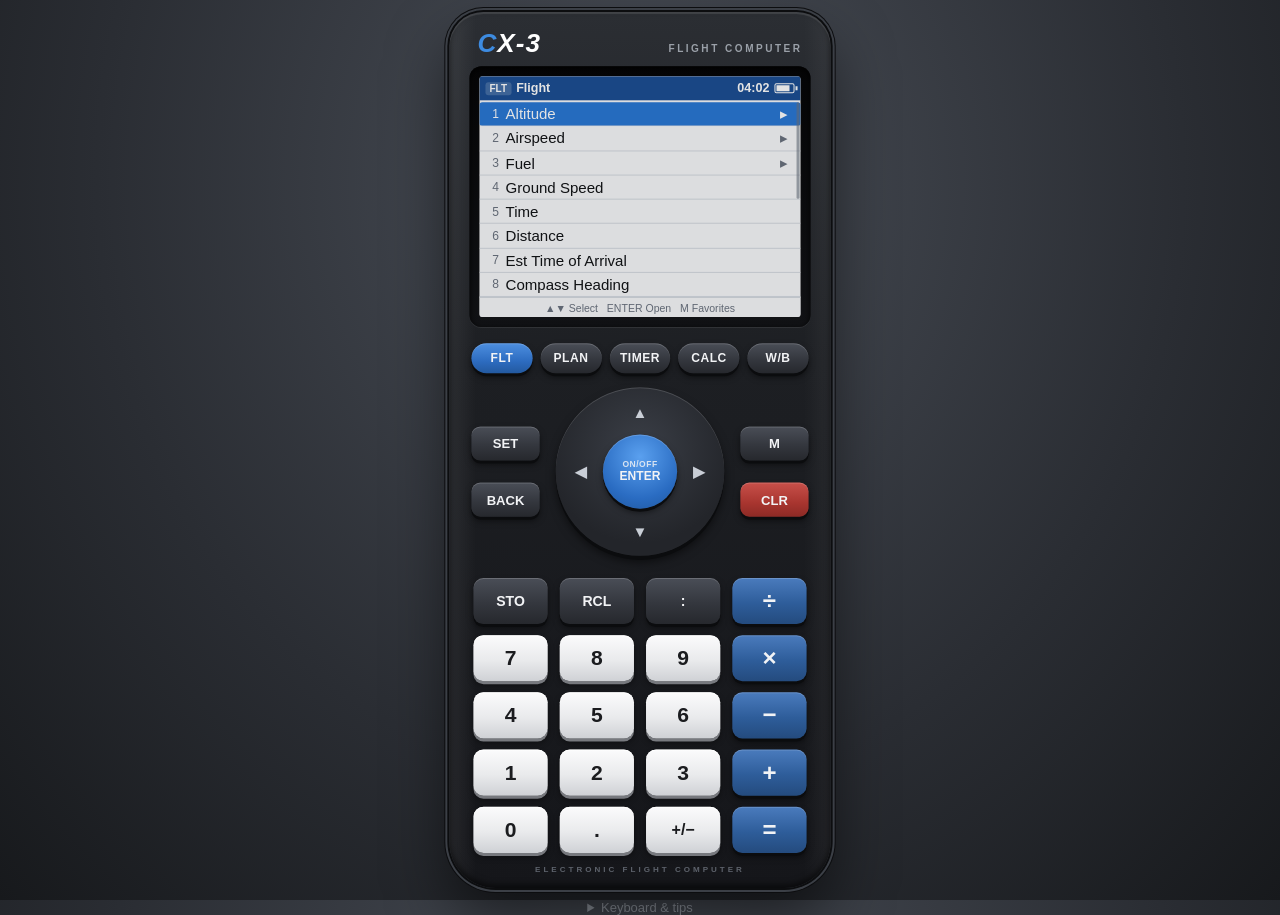
==== index.html @ 6f5e6d92 "Add CX-3 flight computer browser simulator Simulates the CX-3 key layout, color display and menu str" ====
<!doctype html>
<html lang="en">
<head>
<meta charset="utf-8">
<meta name="viewport" content="width=device-width, initial-scale=1, maximum-scale=1, user-scalable=no">
<meta name="theme-color" content="#16181c">
<title>CX-3 Flight Computer</title>
<link rel="stylesheet" href="css/style.css">
</head>
<body>
<div id="stage">
  <div id="device" class="device">
    <div class="brand">
      <span class="model">CX-3</span>
      <span class="sub">FLIGHT COMPUTER</span>
    </div>

    <div class="bezel">
      <div id="screen" class="screen off"></div>
    </div>

    <div class="menukeys">
      <button class="k menu" data-k="FLT">FLT</button>
      <button class="k menu" data-k="PLAN">PLAN</button>
      <button class="k menu" data-k="TIMER">TIMER</button>
      <button class="k menu" data-k="CALC">CALC</button>
      <button class="k menu" data-k="W/B">W/B</button>
    </div>

    <div class="navzone">
      <div class="side">
        <button class="k fn" data-k="SET">SET</button>
        <button class="k fn" data-k="BACK">BACK</button>
      </div>
      <div class="dpad">
        <button class="k arrow up" data-k="UP" aria-label="Up"><span>▲</span></button>
        <button class="k arrow left" data-k="LEFT" aria-label="Left"><span>◀</span></button>
        <button class="k arrow right" data-k="RIGHT" aria-label="Right"><span>▶</span></button>
        <button class="k arrow down" data-k="DOWN" aria-label="Down"><span>▼</span></button>
        <button class="k enter" data-k="ENTER" aria-label="On/Off Enter"><small>ON/OFF</small>ENTER</button>
      </div>
      <div class="side">
        <button class="k fn" data-k="M">M</button>
        <button class="k fn clr" data-k="CLR">CLR</button>
      </div>
    </div>

    <div class="pad">
      <button class="k op2" data-k="STO">STO</button>
      <button class="k op2" data-k="RCL">RCL</button>
      <button class="k op2" data-k=":">:</button>
      <button class="k op" data-k="÷">÷</button>

      <button class="k num" data-k="7">7</button>
      <button class="k num" data-k="8">8</button>
      <button class="k num" data-k="9">9</button>
      <button class="k op" data-k="×">×</button>

      <button class="k num" data-k="4">4</button>
      <button class="k num" data-k="5">5</button>
      <button class="k num" data-k="6">6</button>
      <button class="k op" data-k="-">−</button>

      <button class="k num" data-k="1">1</button>
      <button class="k num" data-k="2">2</button>
      <button class="k num" data-k="3">3</button>
      <button class="k op" data-k="+">+</button>

      <button class="k num" data-k="0">0</button>
      <button class="k num" data-k=".">.</button>
      <button class="k num" data-k="+/-">+/−</button>
      <button class="k op eq" data-k="=">=</button>
    </div>

    <div class="foot-brand">ELECTRONIC FLIGHT COMPUTER</div>
  </div>
</div>

<details class="help">
  <summary>Keyboard &amp; tips</summary>
  <ul>
    <li><b>Enter</b> = ENTER (hold 3&nbsp;s = power off) · <b>Esc</b> = BACK · <b>Del</b> = CLR · <b>Backspace</b> = ◀</li>
    <li><b>F</b> FLT · <b>P</b> PLAN · <b>T</b> TIMER · <b>C</b> CALC · <b>W</b> W/B · <b>S</b> SET · <b>M</b> Favorites</li>
    <li><b>K</b> STO · <b>R</b> RCL · <b>N</b> +/− · <b>:</b> or <b>;</b> time separator</li>
    <li>◀▶ on a value changes its units. Inputs accept arithmetic, e.g. <code>120+15</code>.</li>
    <li>Times: <code>1:30</code> = 1 h 30 min. Lat/Long: <code>40:30</code> = 40°30′, +/− for S/W.</li>
  </ul>
</details>

<script src="js/units.js"></script>
<script src="js/aviation.js"></script>
<script src="js/functions.js"></script>
<script src="js/app.js"></script>
</body>
</html>
---- css/style.css ----
/* CX-3 Flight Computer simulator */
:root {
  --desk: #2a2d33;
  --case: #1d1f23;
  --case-hi: #3a3d44;
  --key: #34373e;
  --key-hi: #4a4e57;
  --key-num: #e9eaec;
  --key-num-text: #1b1c1f;
  --key-op: #2e5d9a;
  --label: #f2f3f5;
  --accent: #3d8be0;
}

* { box-sizing: border-box; }
html, body { margin: 0; height: 100%; }
body {
  background: radial-gradient(ellipse at 50% 20%, #4a4f58 0%, var(--desk) 60%, #17191c 100%);
  font-family: "Helvetica Neue", Arial, system-ui, sans-serif;
  color: #ddd;
  overflow-x: hidden;
  -webkit-tap-highlight-color: transparent;
  user-select: none;
  -webkit-user-select: none;
}

#stage { display: flex; justify-content: center; align-items: flex-start; padding-top: 12px; }

/* ---------------------------------------------------------------- case */
.device {
  width: 380px;
  transform-origin: top center;
  padding: 18px 20px 14px;
  border-radius: 34px 34px 46px 46px;
  background:
    linear-gradient(90deg, rgba(255,255,255,.07), transparent 7%, transparent 93%, rgba(255,255,255,.05)),
    linear-gradient(180deg, #2b2e33 0%, var(--case) 40%, #15161a 100%);
  box-shadow:
    0 0 0 2px #0c0d0f,
    0 0 0 4px #3b3f46,
    0 0 0 5px #0c0d0f,
    0 30px 60px rgba(0,0,0,.55),
    inset 0 2px 1px rgba(255,255,255,.12),
    inset 0 -3px 6px rgba(0,0,0,.6);
  flex: none;
}

.brand { display: flex; align-items: baseline; justify-content: space-between; padding: 0 8px 10px; }
.brand .model { font: italic 800 26px/1 "Arial Black", Arial, sans-serif; letter-spacing: 1px; color: #fff; }
.brand .model::first-letter { color: var(--accent); }
.brand .sub { font: 700 10px/1 Arial, sans-serif; letter-spacing: 2.5px; color: #9aa0a8; }
.foot-brand { text-align: center; font: 600 8px Arial, sans-serif; letter-spacing: 3px; color: #5d626b; margin-top: 12px; }

/* --------------------------------------------------------------- screen */
.bezel {
  padding: 10px;
  border-radius: 12px;
  background: linear-gradient(180deg, #050506, #111215);
  box-shadow: inset 0 2px 6px rgba(0,0,0,.9), 0 1px 0 rgba(255,255,255,.08);
}
.screen {
  position: relative;
  width: 320px; height: 240px;
  overflow: hidden;
  border-radius: 3px;
  font-family: "Helvetica Neue", Arial, sans-serif;
  font-size: 15px;
  --bg: #f7f8fa; --fg: #121417; --muted: #6b7380; --bar: #1c4f94; --bartext: #fff;
  --sel: #2a78d6; --seltext: #fff; --out: #0c7a43; --line: #d6dbe2; --tot: #eef2f7; --warn: #c62828;
  background: var(--bg); color: var(--fg);
  transition: filter .2s;
}
.screen.theme-night {
  --bg: #050505; --fg: #f0c060; --muted: #8a6a2c; --bar: #2a1a00; --bartext: #ffcc66;
  --sel: #b06d00; --seltext: #000; --out: #ffde8a; --line: #2a2010; --tot: #140e04; --warn: #ff5a3c;
}
.screen.theme-blue {
  --bg: #0b2341; --fg: #eaf2ff; --muted: #7d9cc4; --bar: #06162b; --bartext: #fff;
  --sel: #f5a623; --seltext: #10213a; --out: #7ee0a6; --line: #1a3a63; --tot: #0e2c52; --warn: #ff7262;
}
.screen.off { background: #0d0f0e; box-shadow: inset 0 0 40px rgba(0,0,0,.9); }
.screen.off::after {
  content: ""; position: absolute; inset: 0;
  background: linear-gradient(135deg, rgba(255,255,255,.06), transparent 40%);
}
.screen.alarm { animation: alarm .5s steps(2) infinite; }
@keyframes alarm { 50% { background: var(--warn); } }

/* status bar */
.sbar {
  height: 24px; display: flex; align-items: center; gap: 5px;
  padding: 0 6px; background: var(--bar); color: var(--bartext);
  font-size: 12.5px; font-weight: 600; white-space: nowrap;
}
.sbar .tag { font-size: 10px; font-weight: 800; padding: 1px 4px; border-radius: 3px; background: rgba(255,255,255,.18); }
.sbar .tag:empty { display: none; }
.sbar .ttl { flex: 1; overflow: hidden; text-overflow: ellipsis; }
.sbar .ic { font-size: 9px; font-weight: 800; padding: 1px 3px; border: 1px solid currentColor; border-radius: 3px; opacity: .85; }
.sbar .ic.hot { background: var(--bartext); color: var(--bar); }
.sbar .clk { font-variant-numeric: tabular-nums; }
.sbar .bat { width: 20px; height: 10px; border: 1.5px solid currentColor; border-radius: 2px; position: relative; padding: 1px; }
.sbar .bat::after { content: ""; position: absolute; right: -4px; top: 2px; width: 2px; height: 4px; background: currentColor; }
.sbar .bat i { display: block; height: 100%; width: 80%; background: currentColor; }

.foot {
  position: absolute; left: 0; right: 0; bottom: 0; height: 20px;
  display: flex; align-items: center; justify-content: center; gap: 4px;
  font-size: 10.5px; color: var(--muted); border-top: 1px solid var(--line);
  background: var(--bg); white-space: nowrap;
}
.foot .fav { color: #e8a100; }

/* lists (menus / settings) */
.list { padding: 2px 0; }
.li {
  height: 24.25px; display: flex; align-items: center; padding: 0 12px 0 6px;
  font-size: 15px; border-bottom: 1px solid var(--line);
}
.li .num { width: 20px; color: var(--muted); font-size: 12px; text-align: center; }
.li .arr { margin-left: auto; color: var(--muted); }
.li .arr.sm { font-size: 10px; }
.li .sv { margin-left: auto; font-weight: 600; }
.li.set { padding-left: 12px; }
.li.sel { background: var(--sel); color: var(--seltext); border-radius: 3px; }
.li.sel .num, .li.sel .arr { color: var(--seltext); }
.empty { text-align: center; color: var(--muted); padding-top: 50px; font-size: 13px; line-height: 1.35; }

.sb { position: absolute; right: 1px; top: 26px; bottom: 22px; width: 3px; }
.sb i { position: absolute; left: 0; right: 0; background: var(--muted); border-radius: 2px; opacity: .6; }

/* function rows */
.rows { padding: 2px 0; }
.row {
  height: 27.5px; display: grid; grid-template-columns: 92px 1fr 54px; align-items: center;
  padding: 0 4px 0 8px; border-bottom: 1px solid var(--line);
  font-variant-numeric: tabular-nums;
}
.row .lab { font-size: 14px; font-weight: 600; white-space: nowrap; overflow: hidden; }
.row .val { text-align: right; font-size: 18px; font-weight: 600; white-space: nowrap; overflow: hidden; }
.row .unit { padding-left: 5px; font-size: 11.5px; color: var(--muted); white-space: nowrap; overflow: hidden; }
.row.out .val { color: var(--out); }
.row.out .lab::after { content: " ="; color: var(--muted); font-weight: 400; }
.row.tot { background: var(--tot); }
.row.dim .val { opacity: .5; font-style: italic; }
.row .opt { font-size: 11px; color: var(--muted); font-weight: 400; font-style: italic; }
.row.sel { background: var(--sel); color: var(--seltext); border-radius: 3px; }
.row.sel .val, .row.sel .unit, .row.sel .lab::after { color: var(--seltext); }
.row.sel .opt { color: var(--seltext); }
.row.idx .val { font-size: 15px; }
.ed { letter-spacing: .5px; }
.cur {
  display: inline-block; width: 8px; height: 17px; margin-left: 1px; vertical-align: -2px;
  background: currentColor; animation: blink 1s steps(2) infinite;
}
@keyframes blink { 50% { opacity: 0; } }
.err {
  position: absolute; left: 40px; right: 40px; bottom: 26px; padding: 3px;
  text-align: center; font-size: 12px; font-weight: 700; color: #fff; background: var(--warn); border-radius: 4px;
}

/* calculator */
.tape { height: 150px; padding: 4px 8px; display: flex; flex-direction: column; justify-content: flex-end; }
.tl { display: flex; justify-content: space-between; gap: 8px; font-size: 13px; padding: 1px 4px; border-radius: 3px; font-variant-numeric: tabular-nums; }
.tl .tx { color: var(--muted); overflow: hidden; text-overflow: ellipsis; white-space: nowrap; }
.tl .tr { font-weight: 700; white-space: nowrap; }
.tl.sel { background: var(--sel); color: var(--seltext); }
.tl.sel .tx { color: var(--seltext); }
.ghost { color: var(--muted); }
.cin {
  margin: 0 6px; height: 40px; border-top: 2px solid var(--line);
  display: flex; align-items: center; justify-content: flex-end;
  font-size: 24px; font-weight: 700; font-variant-numeric: tabular-nums; overflow: hidden; white-space: nowrap;
}

/* timers / clock */
.big {
  text-align: center; font-size: 50px; font-weight: 300; margin-top: 30px;
  font-variant-numeric: tabular-nums; letter-spacing: 1px;
}
.big small { font-size: 26px; }
.big.edit { font-weight: 600; }
.big.flash { animation: blink .6s steps(2) infinite; }
.state { text-align: center; font-size: 13px; color: var(--muted); margin-top: 4px; letter-spacing: 1px; }
.state .run { color: var(--out); }
.state .alarm { color: var(--warn); font-size: 18px; }
.note { text-align: center; font-size: 11px; color: var(--muted); margin-top: 18px; }
.laps { margin: 8px 50px 0; font-size: 12px; font-variant-numeric: tabular-nums; }
.laps div { display: flex; justify-content: space-between; border-bottom: 1px solid var(--line); }
.clkrow { display: flex; align-items: baseline; justify-content: space-between; padding: 14px 18px 0; }
.clkrow .cl { font-size: 13px; font-weight: 700; color: var(--muted); }
.clkrow .cv { font-size: 38px; font-weight: 300; font-variant-numeric: tabular-nums; }
.date { text-align: center; margin-top: 12px; font-size: 15px; font-weight: 600; }
.date small { color: var(--muted); font-weight: 400; }

/* dialogs / overlays */
.dlg { padding: 40px 22px 0; text-align: center; }
.dlg .q { font-size: 17px; font-weight: 600; line-height: 1.35; }
.dlg .yn { display: flex; justify-content: space-around; margin-top: 30px; font-size: 13px; color: var(--muted); }
.toast {
  position: absolute; left: 30px; right: 30px; bottom: 30px; padding: 7px;
  background: rgba(20,22,26,.92); color: #fff; text-align: center; font-size: 13px; font-weight: 600;
  border-radius: 6px; box-shadow: 0 4px 12px rgba(0,0,0,.35);
}
.pend {
  position: absolute; left: 12px; right: 12px; top: 32px; bottom: 26px; padding: 6px 8px;
  background: var(--bg); border: 2px solid var(--sel); border-radius: 6px; box-shadow: 0 6px 18px rgba(0,0,0,.4);
}
.pend .ph { font-size: 12px; font-weight: 700; color: var(--sel); margin-bottom: 4px; }
.pend .pg { display: grid; grid-template-columns: 1fr 1fr; gap: 2px 10px; font-size: 12px; font-variant-numeric: tabular-nums; }
.pend .pg i { color: var(--muted); }

.boot { height: 100%; display: flex; flex-direction: column; align-items: center; justify-content: center; background: #08101e; color: #cfd8e6; letter-spacing: 3px; font-size: 11px; font-weight: 700; }
.boot .logo, .about .logo { font: italic 900 52px/1 "Arial Black", Arial, sans-serif; letter-spacing: 2px; color: #fff; margin-bottom: 6px; }
.boot .bar { width: 160px; height: 4px; margin-top: 22px; background: #22324c; border-radius: 2px; overflow: hidden; }
.boot .bar i { display: block; height: 100%; width: 0; background: var(--accent); animation: load 1.2s ease-out forwards; }
@keyframes load { to { width: 100%; } }
.about { text-align: center; padding-top: 22px; font-weight: 600; }
.about .logo { color: var(--sel); font-size: 44px; }
.about .sm { font-size: 11px; color: var(--muted); font-weight: 400; margin-top: 10px; line-height: 1.4; }

/* ----------------------------------------------------------------- keys */
.k {
  appearance: none; border: 0; cursor: pointer; padding: 0;
  font-family: Arial, "Helvetica Neue", sans-serif; font-weight: 700;
  color: var(--label);
  background: linear-gradient(180deg, var(--key-hi), var(--key) 55%, #26282d);
  box-shadow: 0 3px 0 #0b0c0e, 0 4px 6px rgba(0,0,0,.5), inset 0 1px 0 rgba(255,255,255,.18);
  transition: transform .05s, box-shadow .05s;
  touch-action: manipulation;
}
.k.pressed, .k:active {
  transform: translateY(2px);
  box-shadow: 0 1px 0 #0b0c0e, 0 1px 2px rgba(0,0,0,.5), inset 0 1px 0 rgba(255,255,255,.1);
  filter: brightness(1.12);
}
.k:focus { outline: none; }
.k:focus-visible { outline: 2px solid var(--accent); }

.menukeys { display: grid; grid-template-columns: repeat(5, 1fr); gap: 8px; margin: 16px 2px 0; }
.k.menu { height: 30px; border-radius: 15px; font-size: 12px; letter-spacing: .5px; }
.k.menu[data-k="FLT"] { background: linear-gradient(180deg, #4d8fe0, #2d6cc0 60%, #23599f); }

.navzone { display: flex; align-items: center; justify-content: space-between; margin: 14px 2px 0; }
.side { display: flex; flex-direction: column; gap: 22px; }
.k.fn { width: 68px; height: 34px; border-radius: 9px; font-size: 13px; }
.k.clr { background: linear-gradient(180deg, #c8504a, #a8352f 60%, #8c2a25); }

.dpad {
  position: relative; width: 168px; height: 168px; border-radius: 50%;
  background: radial-gradient(circle at 50% 35%, #3a3e46, #23252a 70%);
  box-shadow: 0 4px 0 #0b0c0e, 0 6px 10px rgba(0,0,0,.55), inset 0 1px 0 rgba(255,255,255,.15);
}
.k.arrow {
  position: absolute; background: transparent; box-shadow: none; color: #c9ced6; font-size: 15px;
  display: flex; align-items: center; justify-content: center;
}
.k.arrow.pressed, .k.arrow:active { transform: none; color: #fff; background: rgba(255,255,255,.08); filter: none; }
.k.arrow.up { left: 50px; top: 4px; width: 68px; height: 42px; border-radius: 34px 34px 6px 6px; }
.k.arrow.down { left: 50px; bottom: 4px; width: 68px; height: 42px; border-radius: 6px 6px 34px 34px; }
.k.arrow.left { left: 4px; top: 50px; width: 42px; height: 68px; border-radius: 34px 6px 6px 34px; }
.k.arrow.right { right: 4px; top: 50px; width: 42px; height: 68px; border-radius: 6px 34px 34px 6px; }
.k.enter {
  position: absolute; left: 50%; top: 50%; width: 74px; height: 74px; margin: -37px 0 0 -37px;
  border-radius: 50%; font-size: 12px; line-height: 1.15;
  display: flex; flex-direction: column; align-items: center; justify-content: center;
  background: radial-gradient(circle at 50% 30%, #5aa0ef, #2a6cc2 65%, #1f569c);
}
.k.enter small { font-size: 8.5px; opacity: .85; letter-spacing: .5px; }

.pad { display: grid; grid-template-columns: repeat(4, 1fr); gap: 11px 12px; margin: 22px 4px 0; }
.pad .k { height: 46px; border-radius: 10px; font-size: 21px; }
.k.num { color: var(--key-num-text); background: linear-gradient(180deg, #fbfbfc, var(--key-num) 55%, #cfd1d5); box-shadow: 0 3px 0 #77797e, 0 4px 6px rgba(0,0,0,.45), inset 0 1px 0 #fff; }
.k.num.pressed, .k.num:active { box-shadow: 0 1px 0 #77797e, 0 1px 2px rgba(0,0,0,.4); }
.k.op { background: linear-gradient(180deg, #4a7bbd, var(--key-op) 55%, #244b7e); font-size: 24px; }
.k.op2 { font-size: 14px; }
.pad .k[data-k="+/-"] { font-size: 16px; }

/* ----------------------------------------------------------------- help */
.help {
  max-width: 420px; margin: 0 auto 24px; padding: 0 16px; font-size: 13px; color: #b9bec6;
  user-select: text; -webkit-user-select: text;
}
.help summary { cursor: pointer; text-align: center; color: #8d939c; }
.help ul { padding-left: 18px; line-height: 1.5; }
.help code { background: rgba(0,0,0,.3); padding: 0 4px; border-radius: 3px; }
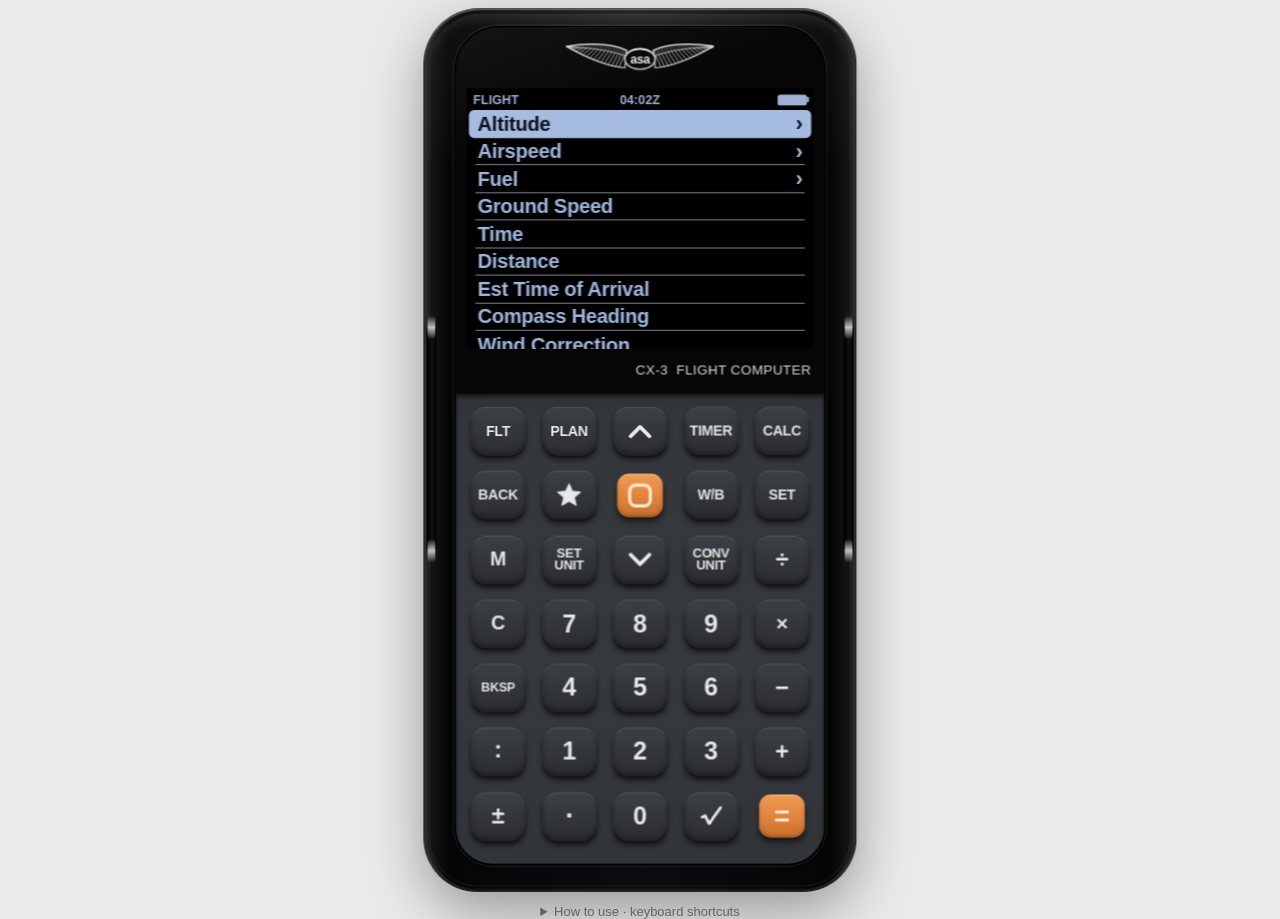
==== commit f842d323: "Replicate the real CX-3: case, 35-key keypad, display styling and ASA logo Match the product photos:" ====
--- a/index.html
+++ b/index.html
@@ -3,87 +3,77 @@
 <head>
 <meta charset="utf-8">
 <meta name="viewport" content="width=device-width, initial-scale=1, maximum-scale=1, user-scalable=no">
-<meta name="theme-color" content="#16181c">
+<meta name="theme-color" content="#e9eaec">
 <title>CX-3 Flight Computer</title>
 <link rel="stylesheet" href="css/style.css">
 </head>
 <body>
 <div id="stage">
   <div id="device" class="device">
-    <div class="brand">
-      <span class="model">CX-3</span>
-      <span class="sub">FLIGHT COMPUTER</span>
-    </div>
+    <div class="shell">
+      <i class="grip l"></i><i class="grip r"></i>
+      <div class="face">
+        <div class="glass">
+          <img class="logo" src="img/asa-wings.svg" alt="asa" draggable="false">
+          <div class="disp"><div id="screen" class="screen off"></div></div>
+          <div class="model">CX-3&nbsp; FLIGHT COMPUTER</div>
+        </div>
+        <div class="keypad">
+          <button class="k t" data-k="FLT">FLT</button>
+          <button class="k t" data-k="PLAN">PLAN</button>
+          <button class="k" data-k="UP" aria-label="Up"><svg viewBox="0 0 24 24"><path d="M4 16 L12 8 L20 16"/></svg></button>
+          <button class="k t" data-k="TIMER">TIMER</button>
+          <button class="k t" data-k="CALC">CALC</button>
 
-    <div class="bezel">
-      <div id="screen" class="screen off"></div>
-    </div>
+          <button class="k t" data-k="BACK">BACK</button>
+          <button class="k" data-k="FAV" aria-label="Favorite"><svg viewBox="0 0 24 24" class="star"><path d="M12 2.2l2.9 6.6 7.1.6-5.4 4.7 1.6 7-6.2-3.7-6.2 3.7 1.6-7L2 9.4l7.1-.6z"/></svg></button>
+          <button class="k enter" data-k="ENTER" aria-label="On/Off Enter"><span class="sq"></span></button>
+          <button class="k t" data-k="W/B">W/B</button>
+          <button class="k t" data-k="SET">SET</button>
 
-    <div class="menukeys">
-      <button class="k menu" data-k="FLT">FLT</button>
-      <button class="k menu" data-k="PLAN">PLAN</button>
-      <button class="k menu" data-k="TIMER">TIMER</button>
-      <button class="k menu" data-k="CALC">CALC</button>
-      <button class="k menu" data-k="W/B">W/B</button>
-    </div>
+          <button class="k t m" data-k="M">M</button>
+          <button class="k t two" data-k="SETUNIT">SET<br>UNIT</button>
+          <button class="k" data-k="DOWN" aria-label="Down"><svg viewBox="0 0 24 24"><path d="M4 8 L12 16 L20 8"/></svg></button>
+          <button class="k t two" data-k="CONVUNIT">CONV<br>UNIT</button>
+          <button class="k o" data-k="÷">÷</button>
 
-    <div class="navzone">
-      <div class="side">
-        <button class="k fn" data-k="SET">SET</button>
-        <button class="k fn" data-k="BACK">BACK</button>
-      </div>
-      <div class="dpad">
-        <button class="k arrow up" data-k="UP" aria-label="Up"><span>▲</span></button>
-        <button class="k arrow left" data-k="LEFT" aria-label="Left"><span>◀</span></button>
-        <button class="k arrow right" data-k="RIGHT" aria-label="Right"><span>▶</span></button>
-        <button class="k arrow down" data-k="DOWN" aria-label="Down"><span>▼</span></button>
-        <button class="k enter" data-k="ENTER" aria-label="On/Off Enter"><small>ON/OFF</small>ENTER</button>
-      </div>
-      <div class="side">
-        <button class="k fn" data-k="M">M</button>
-        <button class="k fn clr" data-k="CLR">CLR</button>
+          <button class="k t c" data-k="C">C</button>
+          <button class="k n" data-k="7">7</button>
+          <button class="k n" data-k="8">8</button>
+          <button class="k n" data-k="9">9</button>
+          <button class="k o x" data-k="×">×</button>
+
+          <button class="k t sm" data-k="BKSP">BKSP</button>
+          <button class="k n" data-k="4">4</button>
+          <button class="k n" data-k="5">5</button>
+          <button class="k n" data-k="6">6</button>
+          <button class="k o" data-k="-">−</button>
+
+          <button class="k o colon" data-k=":">:</button>
+          <button class="k n" data-k="1">1</button>
+          <button class="k n" data-k="2">2</button>
+          <button class="k n" data-k="3">3</button>
+          <button class="k o" data-k="+">+</button>
+
+          <button class="k o pm" data-k="+/-">±</button>
+          <button class="k o dot" data-k=".">·</button>
+          <button class="k n" data-k="0">0</button>
+          <button class="k o sqrt" data-k="SQRT" aria-label="Square root"><svg viewBox="0 0 24 24"><path d="M2.5 13 L5.5 11.5 L9.5 19.5 L21 3.5"/></svg></button>
+          <button class="k eq" data-k="=">=</button>
+        </div>
       </div>
     </div>
-
-    <div class="pad">
-      <button class="k op2" data-k="STO">STO</button>
-      <button class="k op2" data-k="RCL">RCL</button>
-      <button class="k op2" data-k=":">:</button>
-      <button class="k op" data-k="÷">÷</button>
-
-      <button class="k num" data-k="7">7</button>
-      <button class="k num" data-k="8">8</button>
-      <button class="k num" data-k="9">9</button>
-      <button class="k op" data-k="×">×</button>
-
-      <button class="k num" data-k="4">4</button>
-      <button class="k num" data-k="5">5</button>
-      <button class="k num" data-k="6">6</button>
-      <button class="k op" data-k="-">−</button>
-
-      <button class="k num" data-k="1">1</button>
-      <button class="k num" data-k="2">2</button>
-      <button class="k num" data-k="3">3</button>
-      <button class="k op" data-k="+">+</button>
-
-      <button class="k num" data-k="0">0</button>
-      <button class="k num" data-k=".">.</button>
-      <button class="k num" data-k="+/-">+/−</button>
-      <button class="k op eq" data-k="=">=</button>
-    </div>
-
-    <div class="foot-brand">ELECTRONIC FLIGHT COMPUTER</div>
   </div>
 </div>
 
 <details class="help">
-  <summary>Keyboard &amp; tips</summary>
+  <summary>How to use · keyboard shortcuts</summary>
   <ul>
-    <li><b>Enter</b> = ENTER (hold 3&nbsp;s = power off) · <b>Esc</b> = BACK · <b>Del</b> = CLR · <b>Backspace</b> = ◀</li>
-    <li><b>F</b> FLT · <b>P</b> PLAN · <b>T</b> TIMER · <b>C</b> CALC · <b>W</b> W/B · <b>S</b> SET · <b>M</b> Favorites</li>
-    <li><b>K</b> STO · <b>R</b> RCL · <b>N</b> +/− · <b>:</b> or <b>;</b> time separator</li>
-    <li>◀▶ on a value changes its units. Inputs accept arithmetic, e.g. <code>120+15</code>.</li>
-    <li>Times: <code>1:30</code> = 1 h 30 min. Lat/Long: <code>40:30</code> = 40°30′, +/− for S/W.</li>
+    <li><b>Orange □</b> = ON / ENTER (hold 3&nbsp;s to turn off) · <b>BACK</b> previous screen · <b>C</b> clear · <b>BKSP</b> delete</li>
+    <li><b>SET UNIT</b> changes the unit of the selected value · <b>CONV UNIT</b> converts it to the next unit</li>
+    <li><b>★</b> opens your favorite function (choose it in SET › Favorite) · <b>M</b> memory: ENTER recall, M store</li>
+    <li>Times: <code>1:30</code> = 1 h 30 min · Lat/Long: <code>40:30</code> = 40°30′, ± for S/W · Inputs accept arithmetic, e.g. <code>120+15</code></li>
+    <li>Keyboard: digits, <code>+ - * /</code>, Enter, Esc = BACK, Del = C, Backspace = BKSP, ↑ ↓, F/P/T/C/W/S/M, A = ★, U = SET UNIT, V = CONV UNIT, N = ±, R = √</li>
   </ul>
 </details>
 
--- a/css/style.css
+++ b/css/style.css
@@ -1,285 +1,282 @@
-/* CX-3 Flight Computer simulator */
+/* CX-3 Flight Computer simulator — device replica */
 :root {
-  --desk: #2a2d33;
-  --case: #1d1f23;
-  --case-hi: #3a3d44;
-  --key: #34373e;
-  --key-hi: #4a4e57;
-  --key-num: #e9eaec;
-  --key-num-text: #1b1c1f;
-  --key-op: #2e5d9a;
-  --label: #f2f3f5;
-  --accent: #3d8be0;
+  --page: #e9eaec;
+  --shell: #0c0d0e;
+  --panel: #34373b;
+  --key-top: #3d4046;
+  --key-bot: #2b2d31;
+  --key-label: #e6e8ea;
+  --orange: #e4873f;
+  --orange-hi: #f19b55;
+  --orange-lo: #c86e2b;
 }
 
 * { box-sizing: border-box; }
 html, body { margin: 0; height: 100%; }
 body {
-  background: radial-gradient(ellipse at 50% 20%, #4a4f58 0%, var(--desk) 60%, #17191c 100%);
-  font-family: "Helvetica Neue", Arial, system-ui, sans-serif;
-  color: #ddd;
+  background: var(--page);
+  font-family: Arial, "Helvetica Neue", Helvetica, "Liberation Sans", sans-serif;
+  color: #333;
   overflow-x: hidden;
   -webkit-tap-highlight-color: transparent;
-  user-select: none;
-  -webkit-user-select: none;
-}
-
-#stage { display: flex; justify-content: center; align-items: flex-start; padding-top: 12px; }
-
-/* ---------------------------------------------------------------- case */
-.device {
-  width: 380px;
-  transform-origin: top center;
-  padding: 18px 20px 14px;
-  border-radius: 34px 34px 46px 46px;
+  user-select: none; -webkit-user-select: none;
+}
+#stage { display: flex; justify-content: center; align-items: flex-start; padding-top: 8px; }
+
+/* ================================================================ shell */
+.device { width: 400px; height: 816px; flex: none; transform-origin: top center; filter: drop-shadow(0 18px 26px rgba(0,0,0,.35)); }
+.shell {
+  position: relative; width: 100%; height: 100%;
+  border-radius: 52px 52px 50px 50px;
   background:
-    linear-gradient(90deg, rgba(255,255,255,.07), transparent 7%, transparent 93%, rgba(255,255,255,.05)),
-    linear-gradient(180deg, #2b2e33 0%, var(--case) 40%, #15161a 100%);
+    radial-gradient(120% 40% at 50% 0%, rgba(255,255,255,.10), transparent 60%),
+    linear-gradient(90deg, #1b1c1e 0%, #050506 6%, #0b0c0d 50%, #050506 94%, #1b1c1e 100%);
   box-shadow:
-    0 0 0 2px #0c0d0f,
-    0 0 0 4px #3b3f46,
-    0 0 0 5px #0c0d0f,
-    0 30px 60px rgba(0,0,0,.55),
-    inset 0 2px 1px rgba(255,255,255,.12),
-    inset 0 -3px 6px rgba(0,0,0,.6);
-  flex: none;
-}
-
-.brand { display: flex; align-items: baseline; justify-content: space-between; padding: 0 8px 10px; }
-.brand .model { font: italic 800 26px/1 "Arial Black", Arial, sans-serif; letter-spacing: 1px; color: #fff; }
-.brand .model::first-letter { color: var(--accent); }
-.brand .sub { font: 700 10px/1 Arial, sans-serif; letter-spacing: 2.5px; color: #9aa0a8; }
-.foot-brand { text-align: center; font: 600 8px Arial, sans-serif; letter-spacing: 3px; color: #5d626b; margin-top: 12px; }
-
-/* --------------------------------------------------------------- screen */
-.bezel {
-  padding: 10px;
-  border-radius: 12px;
-  background: linear-gradient(180deg, #050506, #111215);
-  box-shadow: inset 0 2px 6px rgba(0,0,0,.9), 0 1px 0 rgba(255,255,255,.08);
-}
+    inset 0 2px 1px rgba(255,255,255,.28),
+    inset 0 -3px 2px rgba(255,255,255,.07),
+    inset 4px 0 3px rgba(255,255,255,.10),
+    inset -4px 0 3px rgba(255,255,255,.10),
+    inset 0 0 0 1px #000;
+}
+/* glossy rim highlights */
+.shell::before {
+  content: ""; position: absolute; inset: 5px; border-radius: 48px 48px 46px 46px; pointer-events: none;
+  border: 1.5px solid rgba(255,255,255,.07);
+  box-shadow: inset 0 10px 14px -10px rgba(255,255,255,.18);
+}
+/* side waist recesses between the screen and the keypad grips */
+.grip {
+  position: absolute; top: 36%; height: 25.5%; width: 9px; border-radius: 6px;
+  background: linear-gradient(90deg, #000, #121315 60%, #000);
+  box-shadow: inset 0 0 3px #000;
+}
+.grip.l { left: 3px; }
+.grip.r { right: 3px; }
+.grip::before, .grip::after {
+  content: ""; position: absolute; left: 1px; right: 1px; height: 22px; border-radius: 4px;
+  background: linear-gradient(180deg, transparent, rgba(255,255,255,.75) 50%, transparent);
+}
+.grip::before { top: -10px; }
+.grip::after { bottom: -10px; }
+
+.face {
+  position: absolute; left: 30px; right: 30px; top: 18px; bottom: 26px;
+  border-radius: 40px 40px 34px 34px; overflow: hidden;
+  box-shadow: 0 0 0 1.5px #000, 0 0 0 3px rgba(255,255,255,.06);
+}
+
+/* glass part: logo, display, model name */
+.glass {
+  position: relative; height: 338px;
+  background:
+    linear-gradient(160deg, rgba(255,255,255,.06), transparent 30%),
+    #060607;
+}
+.logo { position: absolute; left: 50%; top: 12px; width: 140px; margin-left: -70px; pointer-events: none; }
+.disp { position: absolute; left: 10px; top: 56px; width: 320px; height: 240px; }
+.model {
+  position: absolute; right: 12px; top: 310px;
+  font: 400 12.5px/1 Arial, "Helvetica Neue", sans-serif; letter-spacing: .35px; color: #d7dadc;
+}
+
+/* keypad panel */
+.keypad {
+  height: calc(100% - 338px);
+  display: grid; grid-template-columns: repeat(5, 50px); grid-auto-rows: 45px;
+  column-gap: 15.5px; row-gap: 14.3px; justify-content: center; align-content: start;
+  padding-top: 12px;
+  background: linear-gradient(180deg, #303337 0%, var(--panel) 6%, #36393d 60%, #313438 100%);
+  box-shadow: inset 0 3px 4px rgba(0,0,0,.55);
+}
+
+/* ================================================================= keys */
+.k {
+  appearance: none; border: 0; padding: 0; margin: 0; cursor: pointer;
+  width: 50px; height: 45px; border-radius: 14px;
+  display: flex; align-items: center; justify-content: center; text-align: center;
+  font: 700 13px/1 Arial, "Helvetica Neue", Helvetica, sans-serif; letter-spacing: -.2px;
+  color: var(--key-label);
+  background: linear-gradient(180deg, var(--key-top) 0%, #34373c 45%, var(--key-bot) 100%);
+  box-shadow:
+    0 4px 5px rgba(0,0,0,.55),
+    0 1px 1px rgba(0,0,0,.6),
+    inset 0 1px 1px rgba(255,255,255,.10),
+    inset 0 -3px 4px rgba(0,0,0,.28);
+  touch-action: manipulation;
+  transition: transform .05s, box-shadow .05s;
+}
+.k.pressed, .k:active {
+  transform: translateY(2px);
+  box-shadow: 0 1px 2px rgba(0,0,0,.6), inset 0 1px 3px rgba(0,0,0,.45);
+  filter: brightness(1.08);
+}
+.k:focus { outline: none; }
+.k:focus-visible { outline: 2px solid #8ab4ff; }
+.k svg { width: 26px; height: 26px; fill: none; stroke: var(--key-label); stroke-width: 3.2; stroke-linecap: round; stroke-linejoin: round; }
+.k svg.star { width: 25px; height: 25px; fill: var(--key-label); stroke: var(--key-label); stroke-width: 1; }
+.k.two { font-size: 12px; line-height: .95; }
+.k.sm { font-size: 11.5px; }
+.k.t.m, .k.t.c { font-size: 18px; }
+.k.n { font-size: 23px; font-weight: 700; }
+.k.o { font-size: 22px; font-weight: 700; }
+.k.x { font-size: 19px; }
+.k.colon { font-size: 22px; padding-bottom: 3px; }
+.k.dot { font-size: 26px; padding-bottom: 2px; }
+.k.pm { font-size: 22px; }
+.k.sqrt svg { width: 22px; height: 22px; stroke-width: 2.8; }
+.k.enter, .k.eq {
+  background: linear-gradient(180deg, var(--orange-hi) 0%, var(--orange) 45%, var(--orange-lo) 100%);
+  width: 42px; height: 40px; margin: auto; border-radius: 11px;
+  box-shadow: 0 4px 6px rgba(0,0,0,.55), 0 1px 1px rgba(0,0,0,.5), inset 0 1px 1px rgba(255,255,255,.35), inset 0 -2px 3px rgba(0,0,0,.2);
+}
+.k.enter .sq { width: 22px; height: 22px; border: 3px solid #fbe6d4; border-radius: 7px; }
+.k.eq { font-size: 25px; color: #fde8d6; font-weight: 700; }
+.k.enter.pressed, .k.eq.pressed, .k.enter:active, .k.eq:active { box-shadow: 0 1px 2px rgba(0,0,0,.6), inset 0 2px 3px rgba(0,0,0,.3); }
+
+/* =============================================================== screen */
 .screen {
-  position: relative;
-  width: 320px; height: 240px;
-  overflow: hidden;
-  border-radius: 3px;
-  font-family: "Helvetica Neue", Arial, sans-serif;
-  font-size: 15px;
-  --bg: #f7f8fa; --fg: #121417; --muted: #6b7380; --bar: #1c4f94; --bartext: #fff;
-  --sel: #2a78d6; --seltext: #fff; --out: #0c7a43; --line: #d6dbe2; --tot: #eef2f7; --warn: #c62828;
-  background: var(--bg); color: var(--fg);
+  position: relative; width: 320px; height: 240px; overflow: hidden; background: #000;
+  font-family: Arial, "Helvetica Neue", Helvetica, "Liberation Sans", sans-serif; font-weight: 700;
+  --fg: #a3b8e0; --val: #aebde4; --sel: #a6bbe0; --selfg: #0a111d; --line: rgba(196,205,220,.6);
+  --hd: #b4bfcf; --tag: #9fb2d6; --q: #b8441d; --qfg: #3a1205; --dim: #5d6e8d;
+  color: var(--fg);
   transition: filter .2s;
 }
 .screen.theme-night {
-  --bg: #050505; --fg: #f0c060; --muted: #8a6a2c; --bar: #2a1a00; --bartext: #ffcc66;
-  --sel: #b06d00; --seltext: #000; --out: #ffde8a; --line: #2a2010; --tot: #140e04; --warn: #ff5a3c;
-}
-.screen.theme-blue {
-  --bg: #0b2341; --fg: #eaf2ff; --muted: #7d9cc4; --bar: #06162b; --bartext: #fff;
-  --sel: #f5a623; --seltext: #10213a; --out: #7ee0a6; --line: #1a3a63; --tot: #0e2c52; --warn: #ff7262;
-}
-.screen.off { background: #0d0f0e; box-shadow: inset 0 0 40px rgba(0,0,0,.9); }
-.screen.off::after {
-  content: ""; position: absolute; inset: 0;
-  background: linear-gradient(135deg, rgba(255,255,255,.06), transparent 40%);
-}
+  --fg: #a8c85c; --val: #a9b5e7; --sel: #88b24a; --selfg: #13200a; --line: #2f4f8c;
+  --hd: #a8c85c; --tag: #a9b5e7; --dim: #5a6e3c;
+}
+.screen.off { background: #050506; }
 .screen.alarm { animation: alarm .5s steps(2) infinite; }
-@keyframes alarm { 50% { background: var(--warn); } }
-
-/* status bar */
-.sbar {
-  height: 24px; display: flex; align-items: center; gap: 5px;
-  padding: 0 6px; background: var(--bar); color: var(--bartext);
-  font-size: 12.5px; font-weight: 600; white-space: nowrap;
-}
-.sbar .tag { font-size: 10px; font-weight: 800; padding: 1px 4px; border-radius: 3px; background: rgba(255,255,255,.18); }
-.sbar .tag:empty { display: none; }
-.sbar .ttl { flex: 1; overflow: hidden; text-overflow: ellipsis; }
-.sbar .ic { font-size: 9px; font-weight: 800; padding: 1px 3px; border: 1px solid currentColor; border-radius: 3px; opacity: .85; }
-.sbar .ic.hot { background: var(--bartext); color: var(--bar); }
-.sbar .clk { font-variant-numeric: tabular-nums; }
-.sbar .bat { width: 20px; height: 10px; border: 1.5px solid currentColor; border-radius: 2px; position: relative; padding: 1px; }
-.sbar .bat::after { content: ""; position: absolute; right: -4px; top: 2px; width: 2px; height: 4px; background: currentColor; }
-.sbar .bat i { display: block; height: 100%; width: 80%; background: currentColor; }
-
-.foot {
-  position: absolute; left: 0; right: 0; bottom: 0; height: 20px;
-  display: flex; align-items: center; justify-content: center; gap: 4px;
-  font-size: 10.5px; color: var(--muted); border-top: 1px solid var(--line);
-  background: var(--bg); white-space: nowrap;
-}
-.foot .fav { color: #e8a100; }
-
-/* lists (menus / settings) */
-.list { padding: 2px 0; }
+@keyframes alarm { 50% { background: #3a0c05; } }
+
+/* header line: category · zulu time · battery */
+.hdr {
+  position: relative; height: 20px; display: flex; align-items: center; padding: 1px 6px 0;
+  font-size: 11.5px; color: var(--tag); letter-spacing: .1px; white-space: nowrap;
+}
+.htag { flex: 1; text-transform: uppercase; }
+.htime { position: absolute; left: 50%; transform: translateX(-50%); font-variant-numeric: tabular-nums; }
+.hic { font-size: 8px; margin-right: 6px; }
+.hbat { width: 27px; height: 10px; border-radius: 2.5px; background: var(--tag); position: relative; }
+.hbat::after { content: ""; position: absolute; right: -2px; top: 2.5px; width: 2px; height: 5px; background: var(--tag); border-radius: 0 1px 1px 0; }
+.hbat i { display: none; }
+.sub {
+  height: 19px; margin: 0 4px; padding: 2px 2px 0; border-top: 1px solid var(--line);
+  font-size: 12.5px; color: var(--fg); white-space: nowrap; overflow: hidden;
+}
+.sub .star { color: var(--val); font-size: 11px; }
+
+.view { position: relative; overflow: hidden; }
+.lst { will-change: transform; }
+
+/* list rows (menus, settings, function lines) */
 .li {
-  height: 24.25px; display: flex; align-items: center; padding: 0 12px 0 6px;
-  font-size: 15px; border-bottom: 1px solid var(--line);
-}
-.li .num { width: 20px; color: var(--muted); font-size: 12px; text-align: center; }
-.li .arr { margin-left: auto; color: var(--muted); }
-.li .arr.sm { font-size: 10px; }
-.li .sv { margin-left: auto; font-weight: 600; }
-.li.set { padding-left: 12px; }
-.li.sel { background: var(--sel); color: var(--seltext); border-radius: 3px; }
-.li.sel .num, .li.sel .arr { color: var(--seltext); }
-.empty { text-align: center; color: var(--muted); padding-top: 50px; font-size: 13px; line-height: 1.35; }
-
-.sb { position: absolute; right: 1px; top: 26px; bottom: 22px; width: 3px; }
-.sb i { position: absolute; left: 0; right: 0; background: var(--muted); border-radius: 2px; opacity: .6; }
-
-/* function rows */
-.rows { padding: 2px 0; }
-.row {
-  height: 27.5px; display: grid; grid-template-columns: 92px 1fr 54px; align-items: center;
-  padding: 0 4px 0 8px; border-bottom: 1px solid var(--line);
-  font-variant-numeric: tabular-nums;
-}
-.row .lab { font-size: 14px; font-weight: 600; white-space: nowrap; overflow: hidden; }
-.row .val { text-align: right; font-size: 18px; font-weight: 600; white-space: nowrap; overflow: hidden; }
-.row .unit { padding-left: 5px; font-size: 11.5px; color: var(--muted); white-space: nowrap; overflow: hidden; }
-.row.out .val { color: var(--out); }
-.row.out .lab::after { content: " ="; color: var(--muted); font-weight: 400; }
-.row.tot { background: var(--tot); }
-.row.dim .val { opacity: .5; font-style: italic; }
-.row .opt { font-size: 11px; color: var(--muted); font-weight: 400; font-style: italic; }
-.row.sel { background: var(--sel); color: var(--seltext); border-radius: 3px; }
-.row.sel .val, .row.sel .unit, .row.sel .lab::after { color: var(--seltext); }
-.row.sel .opt { color: var(--seltext); }
-.row.idx .val { font-size: 15px; }
-.ed { letter-spacing: .5px; }
-.cur {
-  display: inline-block; width: 8px; height: 17px; margin-left: 1px; vertical-align: -2px;
-  background: currentColor; animation: blink 1s steps(2) infinite;
-}
+  position: relative; height: 25.5px; display: flex; align-items: center;
+  padding: 0 8px; margin: 0 2px; font-size: 18.5px; letter-spacing: -.2px; white-space: nowrap;
+}
+.li::after { content: ""; position: absolute; left: 6px; right: 6px; bottom: 0; height: 1px; background: var(--line); }
+.li .ll { flex: 1; overflow: hidden; text-overflow: ellipsis; }
+.li .lr { color: var(--val); margin-left: 8px; }
+.li .chev { font-size: 20px; }
+.li.sel { background: var(--sel); color: var(--selfg); border-radius: 5px; }
+.li.sel::after { display: none; }
+.li.sel .lr { color: var(--selfg); }
+.li.c { justify-content: center; }
+
+/* section headings: ITEM 1 / TOTALS / ITEM 2 … Add */
+.li.hd { font-size: 12px; color: var(--hd); padding-left: 6px; letter-spacing: .2px; }
+.li.hd .lr { margin-left: auto; font-size: 12.5px; }
+
+/* function rows: ? icon · label · value · unit */
+.li.fr { padding: 0 4px 0 6px; }
+.li.fr.sub { padding-left: 12px; }
+.li.fr.sub::after { left: 12px; }
+.q {
+  flex: none; width: 13px; height: 13px; margin-right: 5px; border-radius: 50%;
+  background: var(--q); color: var(--qfg); font-size: 10.5px; line-height: 13px; text-align: center; font-weight: 900;
+}
+.q.no { background: none; }
+.lab { flex: none; max-width: 150px; overflow: hidden; color: inherit; }
+.val {
+  flex: 1; text-align: right; font-size: 15.5px; color: var(--val); overflow: hidden;
+  font-variant-numeric: tabular-nums; letter-spacing: 0;
+}
+.unit { flex: none; width: 44px; padding-left: 5px; font-size: 10.5px; color: var(--val); text-transform: uppercase; overflow: hidden; }
+.li.sel .val, .li.sel .unit { color: var(--selfg); }
+.li.out .val { color: #e6edf9; }
+.screen.theme-night .li.out .val { color: #e3f0c8; }
+.li.sel.out .val { color: var(--selfg); }
+.li.inh .val { color: var(--dim); font-style: italic; }
+.li.sel.inh .val { color: #3a4a66; }
+.li.cv .unit { width: 60px; }
+.opt { font-size: 11px; font-style: italic; color: var(--dim); }
+.li.sel .opt { color: #3a4a66; }
+.cur { display: inline-block; width: 7px; height: 15px; margin-left: 1px; vertical-align: -2px; background: currentColor; animation: blink 1s steps(2) infinite; }
 @keyframes blink { 50% { opacity: 0; } }
 .err {
-  position: absolute; left: 40px; right: 40px; bottom: 26px; padding: 3px;
-  text-align: center; font-size: 12px; font-weight: 700; color: #fff; background: var(--warn); border-radius: 4px;
-}
+  position: absolute; left: 50px; right: 50px; bottom: 6px; padding: 3px; text-align: center;
+  font-size: 12px; color: #fff; background: #a3301a; border-radius: 4px;
+}
+
+/* timer */
+.big { height: 74px; display: flex; justify-content: center; align-items: center; overflow: hidden; }
+.big span {
+  display: inline-block; font-size: 82px; line-height: 1; letter-spacing: -1px; color: var(--fg);
+  transform: scaleX(.76); font-variant-numeric: tabular-nums;
+}
+.big.editing span { color: var(--val); }
+.big.flash span { animation: blink .6s steps(2) infinite; }
+.hms {
+  display: flex; justify-content: space-around; margin: 0 8px; padding: 1px 34px 2px; border-top: 1px solid var(--line);
+  font-size: 11.5px; color: var(--fg);
+}
+.tlist .li { font-size: 18.5px; }
 
 /* calculator */
-.tape { height: 150px; padding: 4px 8px; display: flex; flex-direction: column; justify-content: flex-end; }
-.tl { display: flex; justify-content: space-between; gap: 8px; font-size: 13px; padding: 1px 4px; border-radius: 3px; font-variant-numeric: tabular-nums; }
-.tl .tx { color: var(--muted); overflow: hidden; text-overflow: ellipsis; white-space: nowrap; }
-.tl .tr { font-weight: 700; white-space: nowrap; }
-.tl.sel { background: var(--sel); color: var(--seltext); }
-.tl.sel .tx { color: var(--seltext); }
-.ghost { color: var(--muted); }
+.tape { height: 150px; padding: 4px 8px 0; display: flex; flex-direction: column; justify-content: flex-end; }
+.tl { display: flex; justify-content: space-between; gap: 8px; height: 25px; align-items: center; padding: 0 5px; border-radius: 4px; font-variant-numeric: tabular-nums; }
+.tl .tx { font-size: 12px; color: var(--hd); overflow: hidden; text-overflow: ellipsis; white-space: nowrap; }
+.tl .tr { font-size: 17px; color: var(--val); white-space: nowrap; }
+.tl.sel { background: var(--sel); }
+.tl.sel .tx, .tl.sel .tr { color: var(--selfg); }
 .cin {
-  margin: 0 6px; height: 40px; border-top: 2px solid var(--line);
+  margin: 6px 6px 0; height: 52px; border-top: 1px solid var(--line);
   display: flex; align-items: center; justify-content: flex-end;
-  font-size: 24px; font-weight: 700; font-variant-numeric: tabular-nums; overflow: hidden; white-space: nowrap;
-}
-
-/* timers / clock */
-.big {
-  text-align: center; font-size: 50px; font-weight: 300; margin-top: 30px;
-  font-variant-numeric: tabular-nums; letter-spacing: 1px;
-}
-.big small { font-size: 26px; }
-.big.edit { font-weight: 600; }
-.big.flash { animation: blink .6s steps(2) infinite; }
-.state { text-align: center; font-size: 13px; color: var(--muted); margin-top: 4px; letter-spacing: 1px; }
-.state .run { color: var(--out); }
-.state .alarm { color: var(--warn); font-size: 18px; }
-.note { text-align: center; font-size: 11px; color: var(--muted); margin-top: 18px; }
-.laps { margin: 8px 50px 0; font-size: 12px; font-variant-numeric: tabular-nums; }
-.laps div { display: flex; justify-content: space-between; border-bottom: 1px solid var(--line); }
-.clkrow { display: flex; align-items: baseline; justify-content: space-between; padding: 14px 18px 0; }
-.clkrow .cl { font-size: 13px; font-weight: 700; color: var(--muted); }
-.clkrow .cv { font-size: 38px; font-weight: 300; font-variant-numeric: tabular-nums; }
-.date { text-align: center; margin-top: 12px; font-size: 15px; font-weight: 600; }
-.date small { color: var(--muted); font-weight: 400; }
-
-/* dialogs / overlays */
-.dlg { padding: 40px 22px 0; text-align: center; }
-.dlg .q { font-size: 17px; font-weight: 600; line-height: 1.35; }
-.dlg .yn { display: flex; justify-content: space-around; margin-top: 30px; font-size: 13px; color: var(--muted); }
+  font-size: 30px; color: var(--fg); font-variant-numeric: tabular-nums; overflow: hidden; white-space: nowrap;
+}
+.cin .cur { height: 26px; width: 9px; }
+.dim { color: var(--dim); }
+
+/* overlays */
+.dlg { padding: 46px 22px 0; text-align: center; }
+.dq { font-size: 17px; line-height: 1.35; }
+.dyn { display: flex; justify-content: space-around; margin-top: 30px; font-size: 13px; color: var(--val); }
 .toast {
-  position: absolute; left: 30px; right: 30px; bottom: 30px; padding: 7px;
-  background: rgba(20,22,26,.92); color: #fff; text-align: center; font-size: 13px; font-weight: 600;
-  border-radius: 6px; box-shadow: 0 4px 12px rgba(0,0,0,.35);
-}
-.pend {
-  position: absolute; left: 12px; right: 12px; top: 32px; bottom: 26px; padding: 6px 8px;
-  background: var(--bg); border: 2px solid var(--sel); border-radius: 6px; box-shadow: 0 6px 18px rgba(0,0,0,.4);
-}
-.pend .ph { font-size: 12px; font-weight: 700; color: var(--sel); margin-bottom: 4px; }
-.pend .pg { display: grid; grid-template-columns: 1fr 1fr; gap: 2px 10px; font-size: 12px; font-variant-numeric: tabular-nums; }
-.pend .pg i { color: var(--muted); }
-
-.boot { height: 100%; display: flex; flex-direction: column; align-items: center; justify-content: center; background: #08101e; color: #cfd8e6; letter-spacing: 3px; font-size: 11px; font-weight: 700; }
-.boot .logo, .about .logo { font: italic 900 52px/1 "Arial Black", Arial, sans-serif; letter-spacing: 2px; color: #fff; margin-bottom: 6px; }
-.boot .bar { width: 160px; height: 4px; margin-top: 22px; background: #22324c; border-radius: 2px; overflow: hidden; }
-.boot .bar i { display: block; height: 100%; width: 0; background: var(--accent); animation: load 1.2s ease-out forwards; }
+  position: absolute; left: 26px; right: 26px; bottom: 14px; padding: 7px 6px;
+  background: #0d1420; color: var(--val); border: 1.5px solid var(--sel); border-radius: 6px;
+  text-align: center; font-size: 13px;
+}
+.mem {
+  position: absolute; left: 10px; right: 10px; top: 24px; bottom: 8px; padding: 4px 8px;
+  background: #05070b; border: 1.5px solid var(--sel); border-radius: 7px;
+}
+.mh { font-size: 12px; color: var(--tag); padding: 1px 2px 3px; border-bottom: 1px solid var(--line); margin-bottom: 2px; }
+.mh small { font-size: 9.5px; float: right; padding-top: 2px; }
+.mr { display: flex; justify-content: space-between; height: 18.6px; align-items: center; padding: 0 6px; border-radius: 4px; font-size: 13px; color: var(--fg); }
+.mr span { color: var(--val); font-variant-numeric: tabular-nums; }
+.mr.sel { background: var(--sel); color: var(--selfg); }
+.mr.sel span { color: var(--selfg); }
+
+.boot { height: 100%; display: flex; flex-direction: column; align-items: center; justify-content: center; color: var(--fg); }
+.boot .bt { font-size: 58px; letter-spacing: 1px; }
+.boot .bs { font-size: 13px; letter-spacing: 3px; color: var(--val); margin-top: 4px; }
+.boot .bar { width: 150px; height: 4px; margin-top: 24px; background: #1a2232; border-radius: 2px; overflow: hidden; }
+.boot .bar i { display: block; height: 100%; width: 0; background: var(--sel); animation: load 1.2s ease-out forwards; }
 @keyframes load { to { width: 100%; } }
-.about { text-align: center; padding-top: 22px; font-weight: 600; }
-.about .logo { color: var(--sel); font-size: 44px; }
-.about .sm { font-size: 11px; color: var(--muted); font-weight: 400; margin-top: 10px; line-height: 1.4; }
-
-/* ----------------------------------------------------------------- keys */
-.k {
-  appearance: none; border: 0; cursor: pointer; padding: 0;
-  font-family: Arial, "Helvetica Neue", sans-serif; font-weight: 700;
-  color: var(--label);
-  background: linear-gradient(180deg, var(--key-hi), var(--key) 55%, #26282d);
-  box-shadow: 0 3px 0 #0b0c0e, 0 4px 6px rgba(0,0,0,.5), inset 0 1px 0 rgba(255,255,255,.18);
-  transition: transform .05s, box-shadow .05s;
-  touch-action: manipulation;
-}
-.k.pressed, .k:active {
-  transform: translateY(2px);
-  box-shadow: 0 1px 0 #0b0c0e, 0 1px 2px rgba(0,0,0,.5), inset 0 1px 0 rgba(255,255,255,.1);
-  filter: brightness(1.12);
-}
-.k:focus { outline: none; }
-.k:focus-visible { outline: 2px solid var(--accent); }
-
-.menukeys { display: grid; grid-template-columns: repeat(5, 1fr); gap: 8px; margin: 16px 2px 0; }
-.k.menu { height: 30px; border-radius: 15px; font-size: 12px; letter-spacing: .5px; }
-.k.menu[data-k="FLT"] { background: linear-gradient(180deg, #4d8fe0, #2d6cc0 60%, #23599f); }
-
-.navzone { display: flex; align-items: center; justify-content: space-between; margin: 14px 2px 0; }
-.side { display: flex; flex-direction: column; gap: 22px; }
-.k.fn { width: 68px; height: 34px; border-radius: 9px; font-size: 13px; }
-.k.clr { background: linear-gradient(180deg, #c8504a, #a8352f 60%, #8c2a25); }
-
-.dpad {
-  position: relative; width: 168px; height: 168px; border-radius: 50%;
-  background: radial-gradient(circle at 50% 35%, #3a3e46, #23252a 70%);
-  box-shadow: 0 4px 0 #0b0c0e, 0 6px 10px rgba(0,0,0,.55), inset 0 1px 0 rgba(255,255,255,.15);
-}
-.k.arrow {
-  position: absolute; background: transparent; box-shadow: none; color: #c9ced6; font-size: 15px;
-  display: flex; align-items: center; justify-content: center;
-}
-.k.arrow.pressed, .k.arrow:active { transform: none; color: #fff; background: rgba(255,255,255,.08); filter: none; }
-.k.arrow.up { left: 50px; top: 4px; width: 68px; height: 42px; border-radius: 34px 34px 6px 6px; }
-.k.arrow.down { left: 50px; bottom: 4px; width: 68px; height: 42px; border-radius: 6px 6px 34px 34px; }
-.k.arrow.left { left: 4px; top: 50px; width: 42px; height: 68px; border-radius: 34px 6px 6px 34px; }
-.k.arrow.right { right: 4px; top: 50px; width: 42px; height: 68px; border-radius: 6px 34px 34px 6px; }
-.k.enter {
-  position: absolute; left: 50%; top: 50%; width: 74px; height: 74px; margin: -37px 0 0 -37px;
-  border-radius: 50%; font-size: 12px; line-height: 1.15;
-  display: flex; flex-direction: column; align-items: center; justify-content: center;
-  background: radial-gradient(circle at 50% 30%, #5aa0ef, #2a6cc2 65%, #1f569c);
-}
-.k.enter small { font-size: 8.5px; opacity: .85; letter-spacing: .5px; }
-
-.pad { display: grid; grid-template-columns: repeat(4, 1fr); gap: 11px 12px; margin: 22px 4px 0; }
-.pad .k { height: 46px; border-radius: 10px; font-size: 21px; }
-.k.num { color: var(--key-num-text); background: linear-gradient(180deg, #fbfbfc, var(--key-num) 55%, #cfd1d5); box-shadow: 0 3px 0 #77797e, 0 4px 6px rgba(0,0,0,.45), inset 0 1px 0 #fff; }
-.k.num.pressed, .k.num:active { box-shadow: 0 1px 0 #77797e, 0 1px 2px rgba(0,0,0,.4); }
-.k.op { background: linear-gradient(180deg, #4a7bbd, var(--key-op) 55%, #244b7e); font-size: 24px; }
-.k.op2 { font-size: 14px; }
-.pad .k[data-k="+/-"] { font-size: 16px; }
-
-/* ----------------------------------------------------------------- help */
-.help {
-  max-width: 420px; margin: 0 auto 24px; padding: 0 16px; font-size: 13px; color: #b9bec6;
-  user-select: text; -webkit-user-select: text;
-}
-.help summary { cursor: pointer; text-align: center; color: #8d939c; }
-.help ul { padding-left: 18px; line-height: 1.5; }
-.help code { background: rgba(0,0,0,.3); padding: 0 4px; border-radius: 3px; }
+
+/* ================================================================= help */
+.help { max-width: 440px; margin: 4px auto 24px; padding: 0 16px; font-size: 13px; color: #555; user-select: text; -webkit-user-select: text; }
+.help summary { cursor: pointer; text-align: center; color: #777; }
+.help ul { padding-left: 18px; line-height: 1.55; }
+.help code { background: #dcdee2; padding: 0 4px; border-radius: 3px; }
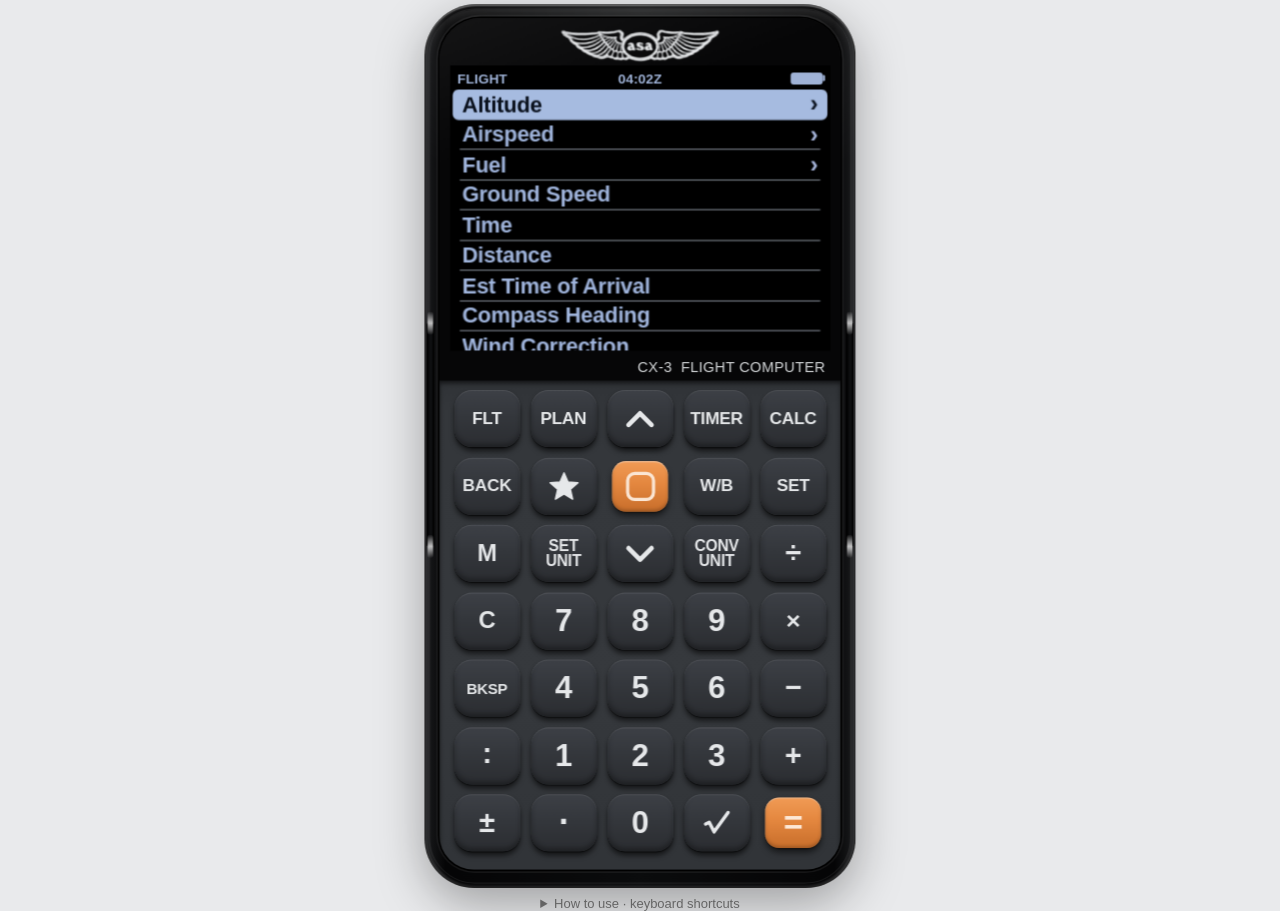
==== commit acc55e0b: "Use the real ASA logo, enlarge keys and fill the phone screen Logo is cropped from the product photo" ====
--- a/index.html
+++ b/index.html
@@ -2,7 +2,11 @@
 <html lang="en">
 <head>
 <meta charset="utf-8">
-<meta name="viewport" content="width=device-width, initial-scale=1, maximum-scale=1, user-scalable=no">
+<meta name="viewport" content="width=device-width, initial-scale=1, maximum-scale=1, user-scalable=no, viewport-fit=cover">
+<meta name="apple-mobile-web-app-capable" content="yes">
+<meta name="mobile-web-app-capable" content="yes">
+<meta name="apple-mobile-web-app-status-bar-style" content="default">
+<meta name="apple-mobile-web-app-title" content="CX-3">
 <meta name="theme-color" content="#e9eaec">
 <title>CX-3 Flight Computer</title>
 <link rel="stylesheet" href="css/style.css">
@@ -14,7 +18,7 @@
       <i class="grip l"></i><i class="grip r"></i>
       <div class="face">
         <div class="glass">
-          <img class="logo" src="img/asa-wings.svg" alt="asa" draggable="false">
+          <img class="logo" src="img/asa-logo.png" alt="asa" draggable="false">
           <div class="disp"><div id="screen" class="screen off"></div></div>
           <div class="model">CX-3&nbsp; FLIGHT COMPUTER</div>
         </div>
--- a/css/style.css
+++ b/css/style.css
@@ -21,16 +21,16 @@
   -webkit-tap-highlight-color: transparent;
   user-select: none; -webkit-user-select: none;
 }
-#stage { display: flex; justify-content: center; align-items: flex-start; padding-top: 8px; }
+#stage { display: flex; justify-content: center; align-items: flex-start; padding-top: max(4px, env(safe-area-inset-top)); }
 
 /* ================================================================ shell */
-.device { width: 400px; height: 816px; flex: none; transform-origin: top center; filter: drop-shadow(0 18px 26px rgba(0,0,0,.35)); }
+.device { width: 400px; height: 820px; flex: none; transform-origin: top center; filter: drop-shadow(0 14px 22px rgba(0,0,0,.32)); }
 .shell {
   position: relative; width: 100%; height: 100%;
-  border-radius: 52px 52px 50px 50px;
+  border-radius: 48px 48px 46px 46px;
   background:
     radial-gradient(120% 40% at 50% 0%, rgba(255,255,255,.10), transparent 60%),
-    linear-gradient(90deg, #1b1c1e 0%, #050506 6%, #0b0c0d 50%, #050506 94%, #1b1c1e 100%);
+    linear-gradient(90deg, #1b1c1e 0%, #050506 5%, #0b0c0d 50%, #050506 95%, #1b1c1e 100%);
   box-shadow:
     inset 0 2px 1px rgba(255,255,255,.28),
     inset 0 -3px 2px rgba(255,255,255,.07),
@@ -38,20 +38,19 @@
     inset -4px 0 3px rgba(255,255,255,.10),
     inset 0 0 0 1px #000;
 }
-/* glossy rim highlights */
 .shell::before {
-  content: ""; position: absolute; inset: 5px; border-radius: 48px 48px 46px 46px; pointer-events: none;
+  content: ""; position: absolute; inset: 4px; border-radius: 45px 45px 43px 43px; pointer-events: none;
   border: 1.5px solid rgba(255,255,255,.07);
   box-shadow: inset 0 10px 14px -10px rgba(255,255,255,.18);
 }
 /* side waist recesses between the screen and the keypad grips */
 .grip {
-  position: absolute; top: 36%; height: 25.5%; width: 9px; border-radius: 6px;
+  position: absolute; top: 36%; height: 25.5%; width: 7px; border-radius: 5px;
   background: linear-gradient(90deg, #000, #121315 60%, #000);
   box-shadow: inset 0 0 3px #000;
 }
-.grip.l { left: 3px; }
-.grip.r { right: 3px; }
+.grip.l { left: 2px; }
+.grip.r { right: 2px; }
 .grip::before, .grip::after {
   content: ""; position: absolute; left: 1px; right: 1px; height: 22px; border-radius: 4px;
   background: linear-gradient(180deg, transparent, rgba(255,255,255,.75) 50%, transparent);
@@ -60,31 +59,32 @@
 .grip::after { bottom: -10px; }
 
 .face {
-  position: absolute; left: 30px; right: 30px; top: 18px; bottom: 26px;
-  border-radius: 40px 40px 34px 34px; overflow: hidden;
+  position: absolute; left: 14px; right: 14px; top: 13px; bottom: 17px;
+  border-radius: 38px 38px 32px 32px; overflow: hidden;
   box-shadow: 0 0 0 1.5px #000, 0 0 0 3px rgba(255,255,255,.06);
 }
 
-/* glass part: logo, display, model name */
+/* glass part: logo, display, model name (face is 372px wide) */
 .glass {
-  position: relative; height: 338px;
+  position: relative; height: 336px;
   background:
     linear-gradient(160deg, rgba(255,255,255,.06), transparent 30%),
     #060607;
 }
-.logo { position: absolute; left: 50%; top: 12px; width: 140px; margin-left: -70px; pointer-events: none; }
-.disp { position: absolute; left: 10px; top: 56px; width: 320px; height: 240px; }
+.logo { position: absolute; left: 50%; top: 9px; width: 150px; margin-left: -75px; pointer-events: none; }
+.disp { position: absolute; left: 10px; top: 44px; width: 352px; height: 264px; overflow: hidden; }
+.disp .screen { transform: scale(1.1); transform-origin: 0 0; }
 .model {
-  position: absolute; right: 12px; top: 310px;
-  font: 400 12.5px/1 Arial, "Helvetica Neue", sans-serif; letter-spacing: .35px; color: #d7dadc;
+  position: absolute; right: 14px; top: 317px;
+  font: 400 13.5px/1 Arial, "Helvetica Neue", sans-serif; letter-spacing: .35px; color: #d7dadc;
 }
 
 /* keypad panel */
 .keypad {
-  height: calc(100% - 338px);
-  display: grid; grid-template-columns: repeat(5, 50px); grid-auto-rows: 45px;
-  column-gap: 15.5px; row-gap: 14.3px; justify-content: center; align-content: start;
-  padding-top: 12px;
+  height: calc(100% - 336px);
+  display: grid; grid-template-columns: repeat(5, 61px); grid-auto-rows: 53px;
+  column-gap: 10px; row-gap: 9.5px; justify-content: center; align-content: start;
+  padding-top: 9px;
   background: linear-gradient(180deg, #303337 0%, var(--panel) 6%, #36393d 60%, #313438 100%);
   box-shadow: inset 0 3px 4px rgba(0,0,0,.55);
 }
@@ -92,9 +92,9 @@
 /* ================================================================= keys */
 .k {
   appearance: none; border: 0; padding: 0; margin: 0; cursor: pointer;
-  width: 50px; height: 45px; border-radius: 14px;
+  width: 61px; height: 53px; border-radius: 16px;
   display: flex; align-items: center; justify-content: center; text-align: center;
-  font: 700 13px/1 Arial, "Helvetica Neue", Helvetica, sans-serif; letter-spacing: -.2px;
+  font: 700 16px/1 Arial, "Helvetica Neue", Helvetica, sans-serif; letter-spacing: -.2px;
   color: var(--key-label);
   background: linear-gradient(180deg, var(--key-top) 0%, #34373c 45%, var(--key-bot) 100%);
   box-shadow:
@@ -112,25 +112,25 @@
 }
 .k:focus { outline: none; }
 .k:focus-visible { outline: 2px solid #8ab4ff; }
-.k svg { width: 26px; height: 26px; fill: none; stroke: var(--key-label); stroke-width: 3.2; stroke-linecap: round; stroke-linejoin: round; }
-.k svg.star { width: 25px; height: 25px; fill: var(--key-label); stroke: var(--key-label); stroke-width: 1; }
-.k.two { font-size: 12px; line-height: .95; }
-.k.sm { font-size: 11.5px; }
-.k.t.m, .k.t.c { font-size: 18px; }
-.k.n { font-size: 23px; font-weight: 700; }
-.k.o { font-size: 22px; font-weight: 700; }
-.k.x { font-size: 19px; }
-.k.colon { font-size: 22px; padding-bottom: 3px; }
-.k.dot { font-size: 26px; padding-bottom: 2px; }
-.k.pm { font-size: 22px; }
-.k.sqrt svg { width: 22px; height: 22px; stroke-width: 2.8; }
+.k svg { width: 32px; height: 32px; fill: none; stroke: var(--key-label); stroke-width: 3.2; stroke-linecap: round; stroke-linejoin: round; }
+.k svg.star { width: 31px; height: 31px; fill: var(--key-label); stroke: var(--key-label); stroke-width: 1; }
+.k.two { font-size: 14.5px; line-height: .95; }
+.k.sm { font-size: 14px; }
+.k.t.m, .k.t.c { font-size: 22px; }
+.k.n { font-size: 29px; font-weight: 700; }
+.k.o { font-size: 27px; font-weight: 700; }
+.k.x { font-size: 23px; }
+.k.colon { font-size: 27px; padding-bottom: 3px; }
+.k.dot { font-size: 32px; padding-bottom: 3px; }
+.k.pm { font-size: 27px; }
+.k.sqrt svg { width: 27px; height: 27px; stroke-width: 2.8; }
 .k.enter, .k.eq {
   background: linear-gradient(180deg, var(--orange-hi) 0%, var(--orange) 45%, var(--orange-lo) 100%);
-  width: 42px; height: 40px; margin: auto; border-radius: 11px;
+  width: 52px; height: 47px; margin: auto; border-radius: 13px;
   box-shadow: 0 4px 6px rgba(0,0,0,.55), 0 1px 1px rgba(0,0,0,.5), inset 0 1px 1px rgba(255,255,255,.35), inset 0 -2px 3px rgba(0,0,0,.2);
 }
-.k.enter .sq { width: 22px; height: 22px; border: 3px solid #fbe6d4; border-radius: 7px; }
-.k.eq { font-size: 25px; color: #fde8d6; font-weight: 700; }
+.k.enter .sq { width: 27px; height: 27px; border: 3.5px solid #fbe6d4; border-radius: 8px; }
+.k.eq { font-size: 31px; color: #fde8d6; font-weight: 700; }
 .k.enter.pressed, .k.eq.pressed, .k.enter:active, .k.eq:active { box-shadow: 0 1px 2px rgba(0,0,0,.6), inset 0 2px 3px rgba(0,0,0,.3); }
 
 /* =============================================================== screen */
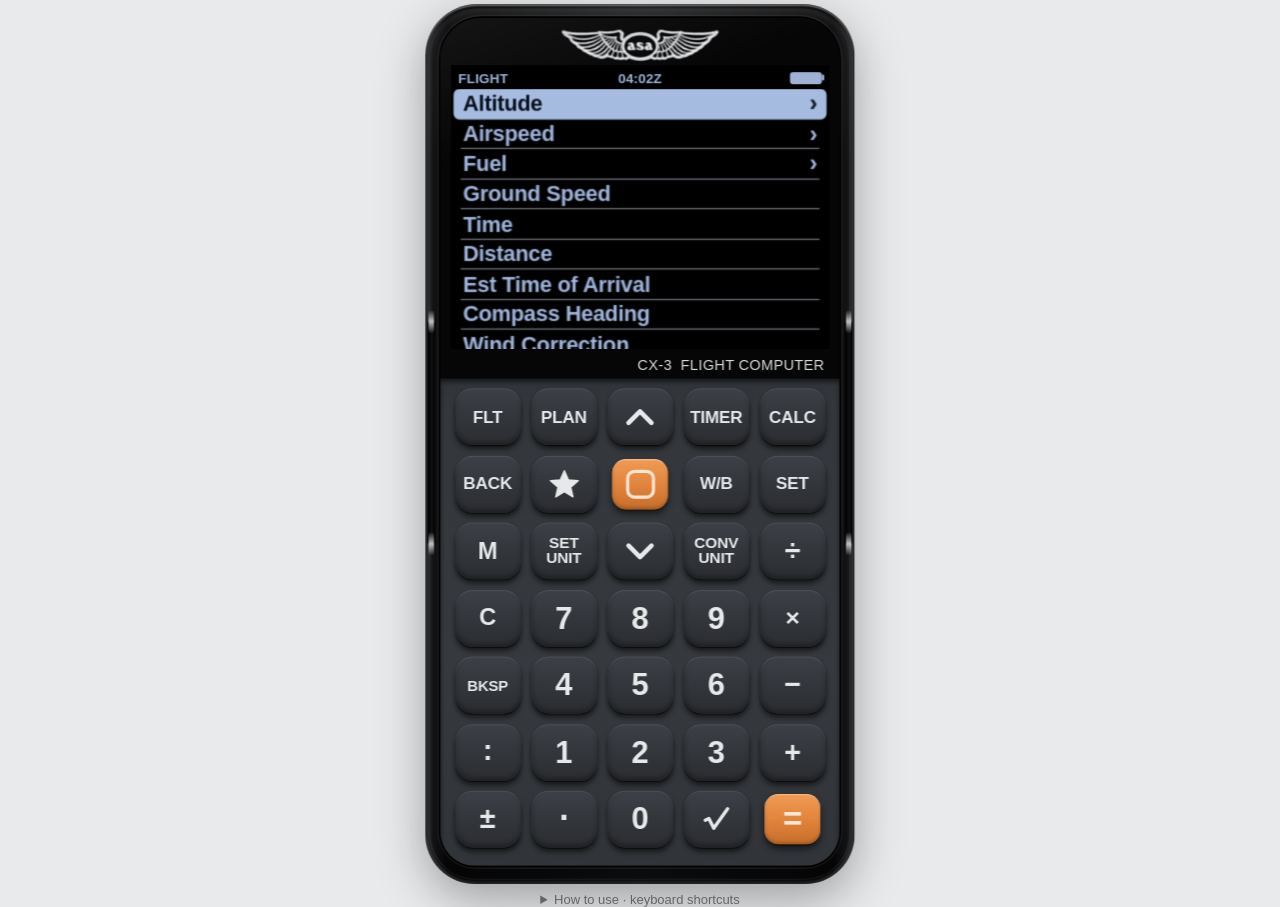
==== commit 29dddc68: "Fix bottom cut-off in home-screen web app mode; add app icon Scale the device to the visible area mi" ====
--- a/index.html
+++ b/index.html
@@ -10,6 +10,9 @@
 <meta name="theme-color" content="#e9eaec">
 <title>CX-3 Flight Computer</title>
 <link rel="stylesheet" href="css/style.css">
+<link rel="apple-touch-icon" href="img/apple-touch-icon.png">
+<link rel="icon" type="image/png" sizes="32x32" href="img/favicon-32.png">
+<link rel="manifest" href="manifest.webmanifest">
 </head>
 <body>
 <div id="stage">
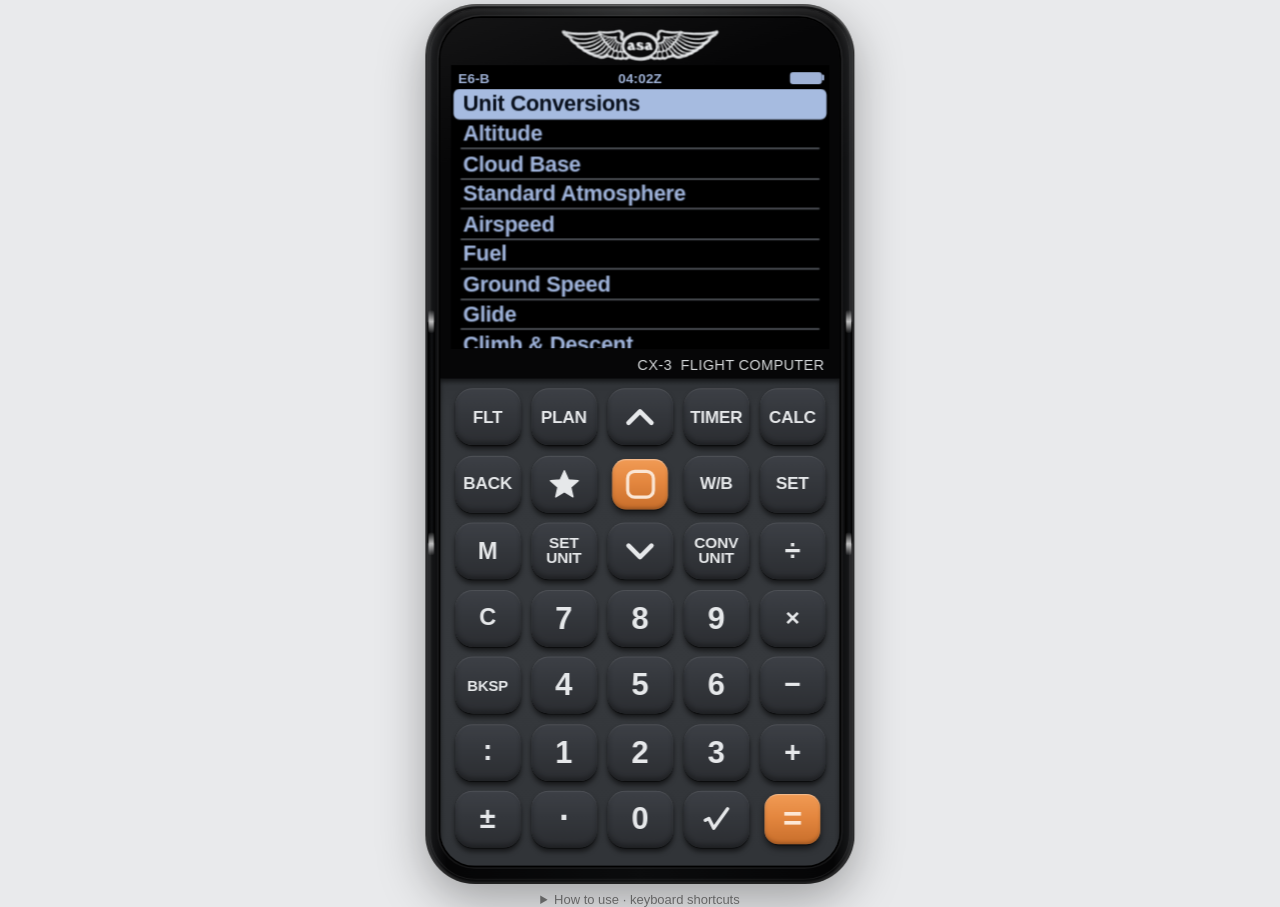
==== commit d6e122ca: "Match ASA's CX-3: shared-variable solver, real menus, screens and settings Rebuilt the E6-B part on " ====
--- a/index.html
+++ b/index.html
@@ -77,16 +77,18 @@
   <summary>How to use · keyboard shortcuts</summary>
   <ul>
     <li><b>Orange □</b> = ON / ENTER (hold 3&nbsp;s to turn off) · <b>BACK</b> previous screen · <b>C</b> clear · <b>BKSP</b> delete</li>
-    <li><b>SET UNIT</b> changes the unit of the selected value · <b>CONV UNIT</b> converts it to the next unit</li>
-    <li><b>★</b> opens your favorite function (choose it in SET › Favorite) · <b>M</b> memory: ENTER recall, M store</li>
-    <li>Times: <code>1:30</code> = 1 h 30 min · Lat/Long: <code>40:30</code> = 40°30′, ± for S/W · Inputs accept arithmetic, e.g. <code>120+15</code></li>
+    <li>Enter any values you know; the others are worked out (✓ entered, = computed, ? missing). Values are shared between screens, as on the CX-3</li>
+    <li><b>SET UNIT</b> keeps the number and changes its unit · <b>CONV UNIT</b> converts the value to the next unit</li>
+    <li><b>★</b> opens your favorite screen (SET › Favorite) · <b>M</b> memory: Recall, Store, Clear</li>
+    <li>H:M:S and D:M:S values fill in their colons as you type (<code>13000</code> → 1:30:00); change Dur to HMS with CONV UNIT · Lat +N, Long +W · Inputs accept arithmetic, e.g. <code>120+15</code></li>
     <li>Keyboard: digits, <code>+ - * /</code>, Enter, Esc = BACK, Del = C, Backspace = BKSP, ↑ ↓, F/P/T/C/W/S/M, A = ★, U = SET UNIT, V = CONV UNIT, N = ±, R = √</li>
   </ul>
 </details>
 
 <script src="js/units.js"></script>
-<script src="js/aviation.js"></script>
-<script src="js/functions.js"></script>
+<script src="js/engine.js"></script>
+<script src="js/model.js"></script>
+<script src="js/calc.js"></script>
 <script src="js/app.js"></script>
 </body>
 </html>
--- a/css/style.css
+++ b/css/style.css
@@ -139,6 +139,7 @@
   font-family: Arial, "Helvetica Neue", Helvetica, "Liberation Sans", sans-serif; font-weight: 700;
   --fg: #a3b8e0; --val: #aebde4; --sel: #a6bbe0; --selfg: #0a111d; --line: rgba(196,205,220,.6);
   --hd: #b4bfcf; --tag: #9fb2d6; --q: #b8441d; --qfg: #3a1205; --dim: #5d6e8d;
+  --qok: #4f8f4a; --qokfg: #0b1a0a; --qgl: #1f8fc4; --hdrbg: transparent;
   color: var(--fg);
   transition: filter .2s;
 }
@@ -146,9 +147,18 @@
   --fg: #a8c85c; --val: #a9b5e7; --sel: #88b24a; --selfg: #13200a; --line: #2f4f8c;
   --hd: #a8c85c; --tag: #a9b5e7; --dim: #5a6e3c;
 }
+/* Daylight: light LCD with a dark title bar, as in ASA's training videos */
+.screen.theme-daylight {
+  background: #b4d2db;
+  --fg: #12201f; --val: #12201f; --sel: #1d221f; --selfg: #e7f0ef; --line: rgba(30,60,64,.38);
+  --hd: #22383a; --tag: #dfe8e7; --dim: #557479; --q: #c0441d; --qfg: #2e0d03;
+  --qok: #4c8a47; --qokfg: #0c1d0a; --hdrbg: #2b302d;
+}
+.screen.theme-daylight .hdr { background: var(--hdrbg); }
+.screen.theme-daylight .hbat { background: none; border: 1.5px solid var(--tag); }
+.screen.theme-daylight .hbat::after { right: -3.5px; }
+.screen.theme-daylight .toast { background: #e7f1f3; color: #12201f; }
 .screen.off { background: #050506; }
-.screen.alarm { animation: alarm .5s steps(2) infinite; }
-@keyframes alarm { 50% { background: #3a0c05; } }
 
 /* header line: category · zulu time · battery */
 .hdr {
@@ -196,37 +206,38 @@
   flex: none; width: 13px; height: 13px; margin-right: 5px; border-radius: 50%;
   background: var(--q); color: var(--qfg); font-size: 10.5px; line-height: 13px; text-align: center; font-weight: 900;
 }
-.q.no { background: none; }
+/* status icons: ? no value · ✓ entered · = computed · blue = copied from the previous leg */
+.q::before { content: "?"; }
+.q.ok, .q.eq { background: var(--qok); color: var(--qokfg); font-size: 9.5px; }
+.q.ok::before { content: "✓"; }
+.q.eq::before { content: "="; }
+.q.eq { font-size: 11px; line-height: 12px; }
+.q.gl { background: var(--qgl); }
+.q.gl::before { content: ""; }
+.q.none { visibility: hidden; }
 .lab { flex: none; max-width: 150px; overflow: hidden; color: inherit; }
 .val {
-  flex: 1; text-align: right; font-size: 15.5px; color: var(--val); overflow: hidden;
+  flex: 1; text-align: right; font-size: 17.5px; color: var(--val); overflow: hidden;
   font-variant-numeric: tabular-nums; letter-spacing: 0;
 }
 .unit { flex: none; width: 44px; padding-left: 5px; font-size: 10.5px; color: var(--val); text-transform: uppercase; overflow: hidden; }
 .li.sel .val, .li.sel .unit { color: var(--selfg); }
-.li.out .val { color: #e6edf9; }
-.screen.theme-night .li.out .val { color: #e3f0c8; }
-.li.sel.out .val { color: var(--selfg); }
-.li.inh .val { color: var(--dim); font-style: italic; }
-.li.sel.inh .val { color: #3a4a66; }
-.li.cv .unit { width: 60px; }
-.opt { font-size: 11px; font-style: italic; color: var(--dim); }
-.li.sel .opt { color: #3a4a66; }
+/* results the user cannot type into, and menu lines that do nothing now */
+.li.ro .lab, .li.ro .val, .li.ro .unit, .li.off { opacity: .62; }
+.li.sel.ro .lab, .li.sel.ro .val, .li.sel.ro .unit { opacity: 1; }
 .cur { display: inline-block; width: 7px; height: 15px; margin-left: 1px; vertical-align: -2px; background: currentColor; animation: blink 1s steps(2) infinite; }
 @keyframes blink { 50% { opacity: 0; } }
-.err {
-  position: absolute; left: 50px; right: 50px; bottom: 6px; padding: 3px; text-align: center;
-  font-size: 12px; color: #fff; background: #a3301a; border-radius: 4px;
-}
 
 /* timer */
-.big { height: 74px; display: flex; justify-content: center; align-items: center; overflow: hidden; }
+.big { height: 74px; margin: 0 2px; display: flex; justify-content: center; align-items: center; overflow: hidden; border-radius: 5px; }
+.big.sel { background: var(--sel); }
+.big.sel span { color: var(--selfg); }
+.big.neg span { color: #e5352b; }
 .big span {
   display: inline-block; font-size: 82px; line-height: 1; letter-spacing: -1px; color: var(--fg);
   transform: scaleX(.76); font-variant-numeric: tabular-nums;
 }
 .big.editing span { color: var(--val); }
-.big.flash span { animation: blink .6s steps(2) infinite; }
 .hms {
   display: flex; justify-content: space-around; margin: 0 8px; padding: 1px 34px 2px; border-top: 1px solid var(--line);
   font-size: 11.5px; color: var(--fg);
@@ -246,27 +257,17 @@
   font-size: 30px; color: var(--fg); font-variant-numeric: tabular-nums; overflow: hidden; white-space: nowrap;
 }
 .cin .cur { height: 26px; width: 9px; }
+/* long lines keep their end in view; fade the cut-off start */
+.cin { -webkit-mask-image: linear-gradient(to right, transparent 0, #000 18px); mask-image: linear-gradient(to right, transparent 0, #000 18px); }
+.cin .cx { white-space: nowrap; }
 .dim { color: var(--dim); }
 
 /* overlays */
-.dlg { padding: 46px 22px 0; text-align: center; }
-.dq { font-size: 17px; line-height: 1.35; }
-.dyn { display: flex; justify-content: space-around; margin-top: 30px; font-size: 13px; color: var(--val); }
 .toast {
   position: absolute; left: 26px; right: 26px; bottom: 14px; padding: 7px 6px;
   background: #0d1420; color: var(--val); border: 1.5px solid var(--sel); border-radius: 6px;
   text-align: center; font-size: 13px;
 }
-.mem {
-  position: absolute; left: 10px; right: 10px; top: 24px; bottom: 8px; padding: 4px 8px;
-  background: #05070b; border: 1.5px solid var(--sel); border-radius: 7px;
-}
-.mh { font-size: 12px; color: var(--tag); padding: 1px 2px 3px; border-bottom: 1px solid var(--line); margin-bottom: 2px; }
-.mh small { font-size: 9.5px; float: right; padding-top: 2px; }
-.mr { display: flex; justify-content: space-between; height: 18.6px; align-items: center; padding: 0 6px; border-radius: 4px; font-size: 13px; color: var(--fg); }
-.mr span { color: var(--val); font-variant-numeric: tabular-nums; }
-.mr.sel { background: var(--sel); color: var(--selfg); }
-.mr.sel span { color: var(--selfg); }
 
 .boot { height: 100%; display: flex; flex-direction: column; align-items: center; justify-content: center; color: var(--fg); }
 .boot .bt { font-size: 58px; letter-spacing: 1px; }
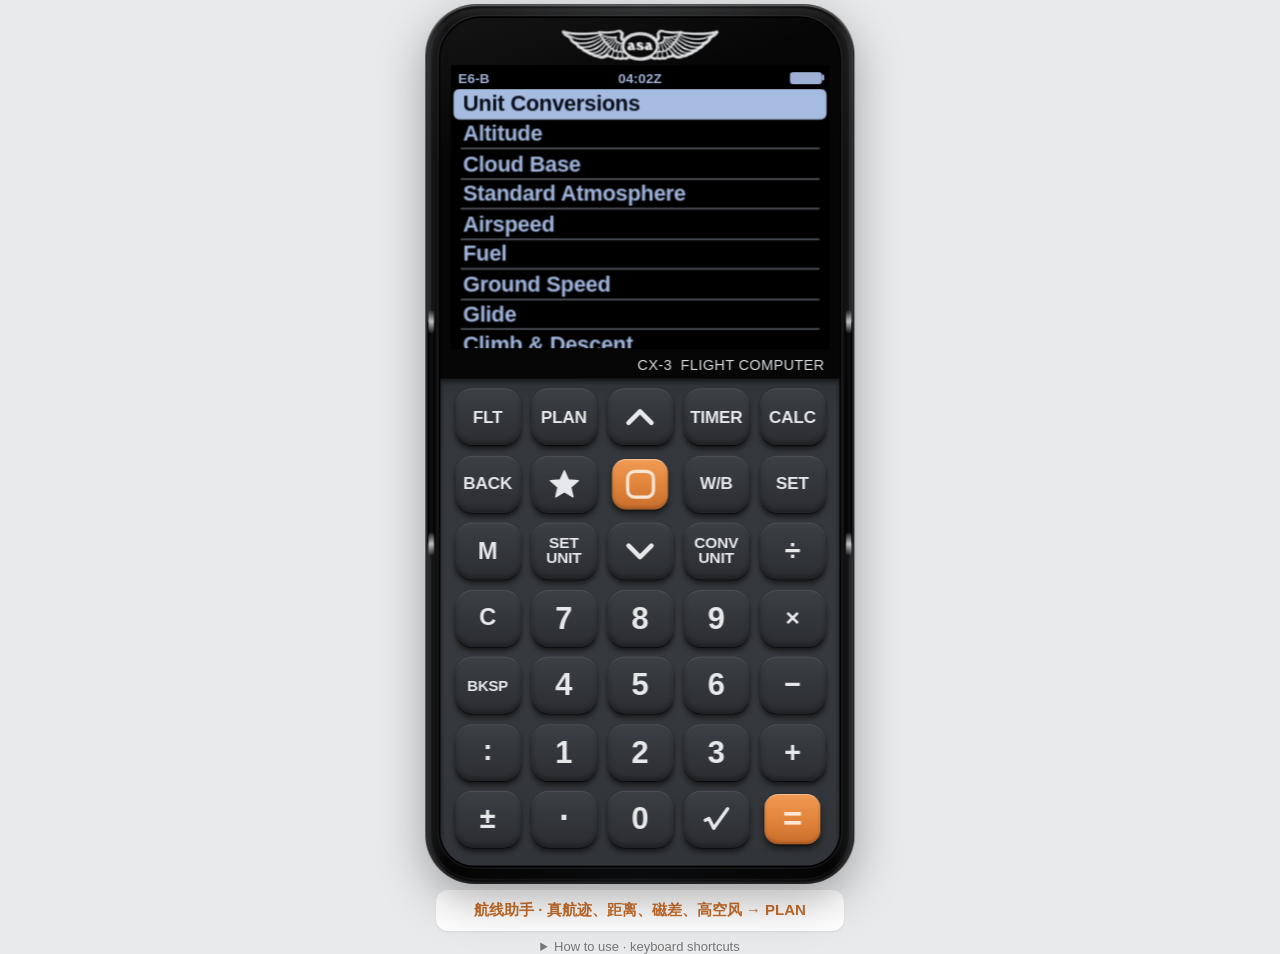
==== commit 1c711c9c: "Route helper: true course, variation and winds aloft into PLAN route.html looks up a route (airport " ====
--- a/index.html
+++ b/index.html
@@ -73,6 +73,8 @@
   </div>
 </div>
 
+<a class="tool" href="route.html">航线助手 · 真航迹、距离、磁差、高空风 → PLAN</a>
+
 <details class="help">
   <summary>How to use · keyboard shortcuts</summary>
   <ul>
@@ -80,7 +82,7 @@
     <li>Enter any values you know; the others are worked out (✓ entered, = computed, ? missing). Values are shared between screens, as on the CX-3</li>
     <li><b>SET UNIT</b> keeps the number and changes its unit · <b>CONV UNIT</b> converts the value to the next unit</li>
     <li><b>★</b> opens your favorite screen (SET › Favorite) · <b>M</b> memory: Recall, Store, Clear</li>
-    <li>H:M:S and D:M:S values fill in their colons as you type (<code>13000</code> → 1:30:00); change Dur to HMS with CONV UNIT · Lat +N, Long +W · Inputs accept arithmetic, e.g. <code>120+15</code></li>
+    <li>H:M:S and D:M:S values fill in their colons as you type (<code>013000</code> → 1:30:00); change Dur to HMS with CONV UNIT · Lat +N, Long +W · Inputs accept arithmetic, e.g. <code>120+15</code></li>
     <li>Keyboard: digits, <code>+ - * /</code>, Enter, Esc = BACK, Del = C, Backspace = BKSP, ↑ ↓, F/P/T/C/W/S/M, A = ★, U = SET UNIT, V = CONV UNIT, N = ±, R = √</li>
   </ul>
 </details>
--- a/css/style.css
+++ b/css/style.css
@@ -277,6 +277,11 @@
 @keyframes load { to { width: 100%; } }
 
 /* ================================================================= help */
+.tool {
+  display: block; max-width: 408px; margin: 2px auto 8px; padding: 11px 14px; border-radius: 12px;
+  background: #fff; color: #c86e2b; font-size: 15px; font-weight: 700; text-align: center; text-decoration: none;
+  box-shadow: 0 1px 2px rgba(0,0,0,.08);
+}
 .help { max-width: 440px; margin: 4px auto 24px; padding: 0 16px; font-size: 13px; color: #555; user-select: text; -webkit-user-select: text; }
 .help summary { cursor: pointer; text-align: center; color: #777; }
 .help ul { padding-left: 18px; line-height: 1.55; }
